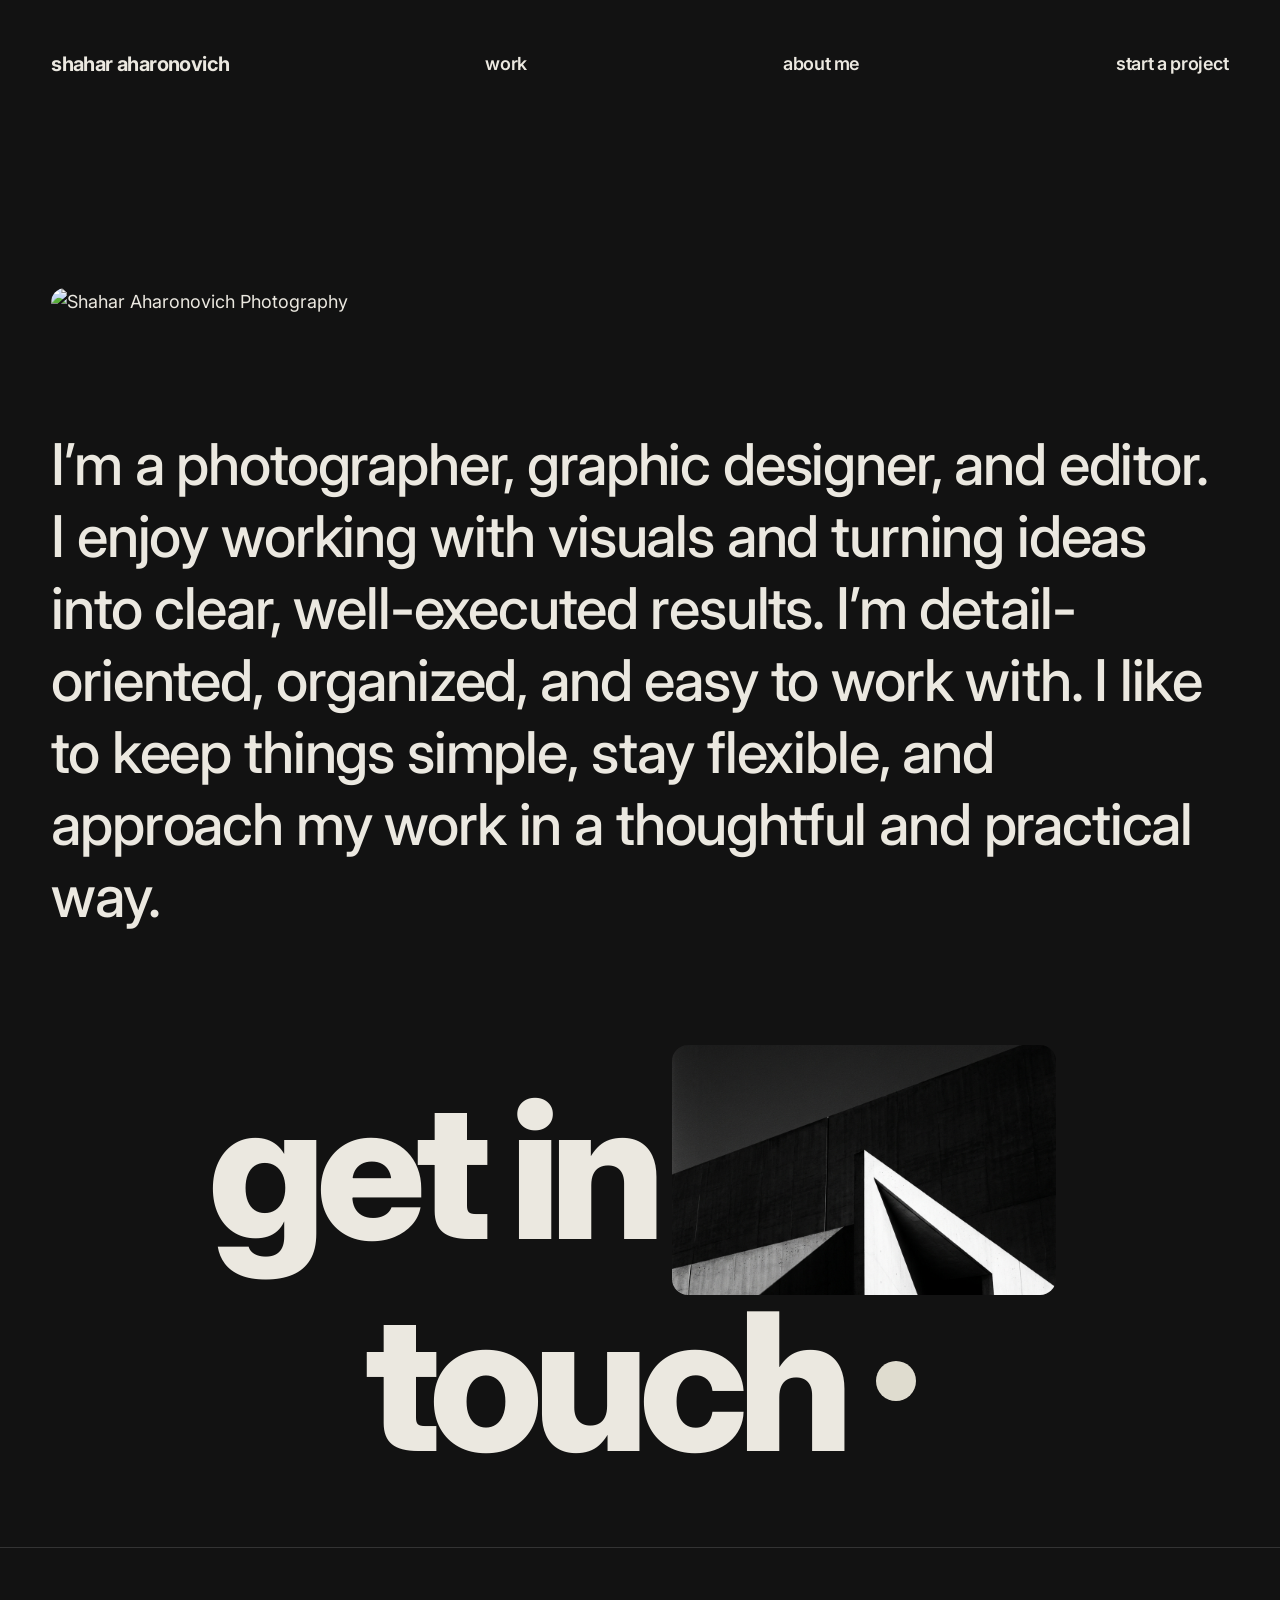
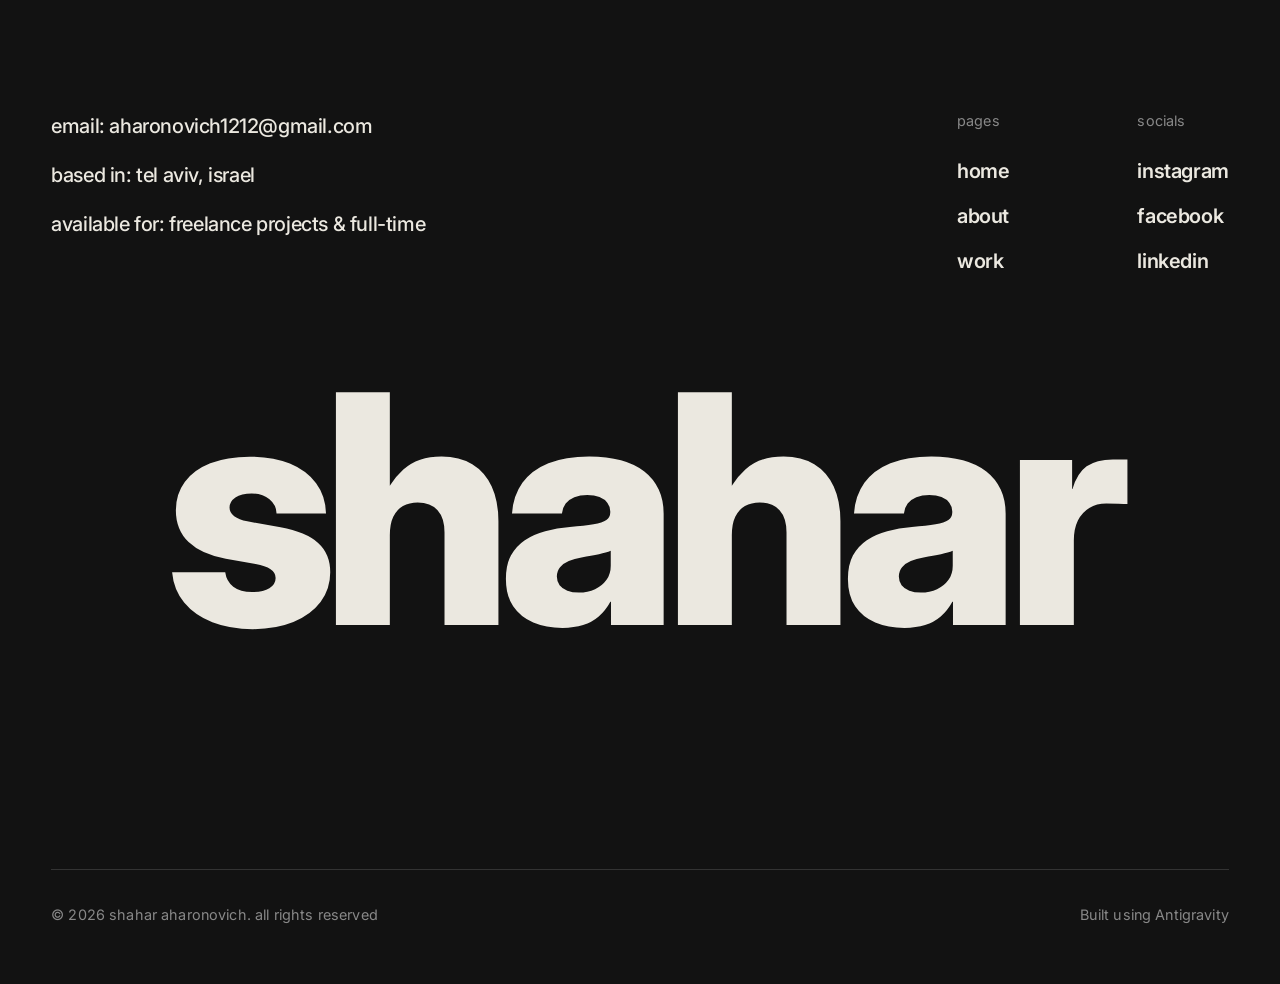
==== about.html @ e457cd3d "update 8.4 18:24" ====
<!DOCTYPE html>
<html lang="en">
<head>
    <meta charset="UTF-8">
    <meta name="viewport" content="width=device-width, initial-scale=1.0">
    <title>About Me | Shahar Aharonovich</title>
    <meta name="description" content="About Shahar Aharonovich - graphic designer, photographer, and editor.">
    <!-- Google Fonts: Inter -->
    <link rel="preconnect" href="https://fonts.googleapis.com">
    <link rel="preconnect" href="https://fonts.gstatic.com" crossorigin>
    <link href="https://fonts.googleapis.com/css2?family=Inter:wght@400;500;600;700;800;900&display=swap" rel="stylesheet">
    <!-- Stylesheet -->
    <link rel="stylesheet" href="style.css">
</head>
<body>

    <!-- Header Navigation -->
    <header class="site-header reveal">
        <div class="container header-inner-4col">
            <a href="index.html" class="nav-item-strong">shahar aharonovich</a>
            <a href="index.html#work" class="nav-item">work</a>
            <a href="about.html" class="nav-item">about me</a>
            <a href="index.html#contact" class="nav-item">start a project</a>
        </div>
    </header>

    <!-- About Paragraph Section -->
    <section class="about-paragraph container reveal-seq">
        <div class="about-hero-media">
            <img src="assets/images/about-photo.jpg" alt="Shahar Aharonovich Photography">
        </div>
        <h1 class="about-giant-text">
            I’m a photographer, graphic designer, and editor. I enjoy working with visuals and turning ideas into clear, well-executed results. I’m detail-oriented, organized, and easy to work with. I like to keep things simple, stay flexible, and approach my work in a thoughtful and practical way.
        </h1>
    </section>

    <!-- Get In Touch Section -->
    <section id="contact" class="get-in-touch container reveal">
        <div class="inline-callout">
            <span class="text-giant">get in</span>
            <div class="inline-image-wrapper">
                <img src="assets/images/hero.png" alt="Abstract">
            </div>
            <span class="text-giant">touch <div class="inline-circle-small"></div></span>
        </div>
    </section>

    <!-- Site Footer -->
    <footer class="site-footer container reveal">
        <div class="footer-grid">
            <div class="footer-info">
                <p>email: aharonovich1212@gmail.com</p>
                <p>based in: tel aviv, israel</p>
                <p>available for: freelance projects & full-time</p>
            </div>
            <div class="footer-links">
                <div class="link-col">
                    <p class="col-title">pages</p>
                    <a href="index.html">home</a>
                    <a href="about.html">about</a>
                    <a href="index.html#work">work</a>
                </div>
                <div class="link-col">
                    <p class="col-title">socials</p>
                    <a href="https://www.instagram.com/shahar_aharonovich/" target="_blank" rel="noopener noreferrer">instagram</a>
                    <a href="https://www.facebook.com/shahar.aharonovich/" target="_blank" rel="noopener noreferrer">facebook</a>
                    <a href="https://www.linkedin.com/in/shahar-aharonovich-572699379/" target="_blank" rel="noopener noreferrer">linkedin</a>
                </div>
            </div>
        </div>
        
        <div class="giant-footer-name">shahar</div>
        
        <div class="footer-copyright">
            <p>&copy; 2026 shahar aharonovich. all rights reserved</p>
            <p>Built using Antigravity</p>
        </div>
    </footer>

    <!-- JavaScript -->
    <script src="script.js"></script>
</body>
</html>
---- style.css ----
/* =========================================
   VARIABLES & RESET
========================================= */
:root {
    --bg-color: #121212;
    --text-color: #EBE8E0;
    --text-muted: #888888;
    --border-color: #333333;
    --accent: #EBE8E0;
    
    --font-sans: 'Inter', sans-serif;
    
    --container-width: 1600px;
    --spacing-sm: 2rem;
    --spacing-md: 5rem;
    --spacing-lg: 10rem;
    
    --transition-slow: 0.8s cubic-bezier(0.16, 1, 0.3, 1);
    --transition-fast: 0.3s ease;
}

* { margin: 0; padding: 0; box-sizing: border-box; }
html { scroll-behavior: smooth; }

body {
    background-color: var(--bg-color);
    color: var(--text-color);
    font-family: var(--font-sans);
    font-size: 1.125rem;
    line-height: 1.6;
    -webkit-font-smoothing: antialiased;
    overflow-x: hidden;
}

img { max-width: 100%; height: auto; display: block; }
a { color: inherit; text-decoration: none; transition: opacity var(--transition-fast); }
a:hover { opacity: 0.7; }

.container { max-width: var(--container-width); margin: 0 auto; padding: 0 4%; }

p {
    line-height: 1.8;
    margin-bottom: 1.5rem;
    letter-spacing: 0.01em;
}

/* Typography */
h1, h2, h3, h4, h5, h6 {
    font-family: var(--font-sans);
    font-weight: 800;
    line-height: 1.0;
    letter-spacing: -0.04em;
    color: var(--text-color);
}

/* =========================================
   HEADER
========================================= */
.site-header { padding: 3rem 0; width: 100%; z-index: 100; transition: background-color var(--transition-fast); }
.header-inner-4col {
    display: flex; justify-content: space-between; align-items: center;
}
.nav-item-strong { font-weight: 700; font-size: 1.25rem; letter-spacing: -0.03em; }
.nav-item { font-weight: 600; font-size: 1.125rem; letter-spacing: -0.02em; }

/* =========================================
   GIANT HERO PARAGRAPH
========================================= */
.hero-paragraph { padding-top: var(--spacing-sm); padding-bottom: var(--spacing-md); min-height: 65vh; display: flex; align-items: center; }
.giant-intro {
    font-size: clamp(3rem, 5vw, 5.5rem);
    font-weight: 500;
    letter-spacing: -0.02em;
    line-height: 1.15;
    color: var(--text-color);
    position: relative;
    display: inline-block;
    max-width: 100%;
    text-wrap: balance;
}
.inline-circle {
    display: inline-block; width: clamp(2rem, 3.5vw, 2.75rem); height: clamp(2rem, 3.5vw, 2.75rem); background: #DFDCCF; border-radius: 50%; margin-left: 1rem; vertical-align: middle;
}

/* =========================================
   ABOUT PAGE PARAGRAPH
========================================= */
.about-paragraph { padding-top: var(--spacing-lg); padding-bottom: var(--spacing-sm); display: flex; flex-direction: column; justify-content: center; align-items: flex-start; text-align: left; gap: var(--spacing-md); }
.about-hero-media { width: 100%; overflow: hidden; margin-bottom: 2rem; }
.about-hero-media img { width: 100%; height: auto; max-height: 60vh; object-fit: cover; display: block; border-radius: 16px; }
.about-giant-text {
    font-size: clamp(2rem, 4.5vw, 4.5rem);
    font-weight: 500;
    letter-spacing: -0.02em;
    line-height: 1.25;
    color: var(--text-color);
    max-width: 100%;
    text-wrap: balance;
    margin: 0;
}

/* =========================================
   PROJECTS Asymmetric Grid
========================================= */
.work-section { padding-bottom: var(--spacing-lg); }
.projects-grid-asym {
    display: grid; grid-template-columns: repeat(12, 1fr); gap: 2rem; row-gap: 5rem; align-items: start;
}

/* Grid classes */
.span-5 { grid-column: span 5; }
.span-6 { grid-column: span 6; }
.span-7 { grid-column: span 7; }

/* In mobile, everything goes to full width */
@media (max-width: 900px) {
    .span-5, .span-6, .span-7 { grid-column: span 12; }
}

.project-image-wrapper {
    position: relative; overflow: hidden; background: #2a2a2a; margin-bottom: 1.5rem; border-radius: 16px;
}
.project-image-wrapper img {
    width: 100%; height: auto; object-fit: cover; transition: transform var(--transition-slow);
}
.project-card:hover .project-image-wrapper img { transform: scale(1.03); }

/* The 'see more' dark circle from Image 5 */
.see-more-circle {
    position: absolute; bottom: 20px; right: 20px; width: 100px; height: 100px; background: rgba(0,0,0,0.7); backdrop-filter: blur(8px); border-radius: 50%; display: flex; align-items: center; justify-content: center; color: #fff; font-size: 1rem; font-weight: 600; text-transform: lowercase; letter-spacing: -0.02em; opacity: 0; transform: translateY(10px); transition: all var(--transition-fast);
}
.project-card:hover .see-more-circle { opacity: 1; transform: translateY(0); }

/* The typography below images */
.project-info { display: flex; flex-direction: column; gap: 0.2rem; }
.project-title { font-size: 2.25rem; font-weight: 700; letter-spacing: -0.04em; text-transform: lowercase; }
.project-category { font-size: 1.1rem; color: var(--text-muted); font-weight: 400; text-transform: lowercase; letter-spacing: -0.02em; }

/* Emoji cursors (as requested previously) */
.project-card:nth-child(1) .project-link { cursor: url("data:image/svg+xml,%3Csvg xmlns='http://www.w3.org/2000/svg' width='32' height='32'%3E%3Ctext y='24' font-size='24'%3E🍌%3C/text%3E%3C/svg%3E"), pointer; }
.project-card:nth-child(2) .project-link { cursor: url("data:image/svg+xml,%3Csvg xmlns='http://www.w3.org/2000/svg' width='32' height='32'%3E%3Ctext y='24' font-size='24'%3E🌸%3C/text%3E%3C/svg%3E"), pointer; }
.project-card:nth-child(3) .project-link { cursor: url("data:image/svg+xml,%3Csvg xmlns='http://www.w3.org/2000/svg' width='32' height='32'%3E%3Ctext y='24' font-size='24'%3E🐝%3C/text%3E%3C/svg%3E"), pointer; }
.project-card:nth-child(4) .project-link { cursor: url("data:image/svg+xml,%3Csvg xmlns='http://www.w3.org/2000/svg' width='32' height='32'%3E%3Ctext y='24' font-size='24'%3E💿%3C/text%3E%3C/svg%3E"), pointer; }
.project-card:nth-child(5) .project-link { cursor: url("data:image/svg+xml,%3Csvg xmlns='http://www.w3.org/2000/svg' width='32' height='32'%3E%3Ctext y='24' font-size='24'%3E🎧%3C/text%3E%3C/svg%3E"), pointer; }
.project-card:nth-child(6) .project-link { cursor: url("data:image/svg+xml,%3Csvg xmlns='http://www.w3.org/2000/svg' width='32' height='32'%3E%3Ctext y='24' font-size='24'%3E🌈%3C/text%3E%3C/svg%3E"), pointer; }

/* =========================================
   GET IN TOUCH (INLINE BLOCK)
========================================= */
.get-in-touch { padding: var(--spacing-md) 0; display: flex; justify-content: center; overflow: hidden; }
.inline-callout { display: flex; align-items: center; justify-content: center; flex-wrap: wrap; text-align: center; }
.text-giant { font-size: clamp(5rem, 15vw, 15rem); font-weight: 800; letter-spacing: -0.05em; line-height: 0.9; position: relative; display: inline-flex; align-items: center; }
.inline-image-wrapper { width: clamp(200px, 30vw, 400px); height: clamp(150px, 20vw, 250px); overflow: hidden; border-radius: 16px; margin: 0 1rem; }
.inline-image-wrapper img { width: 100%; height: 100%; object-fit: cover; }

/* Adjustments for the text nodes so they hug the image better */
.inline-circle-small { width: 40px; height: 40px; background: #DFDCCF; border-radius: 50%; display: inline-block; margin-left: 2rem; }

/* =========================================
   SITE FOOTER (IMAGE 6)
========================================= */
.site-footer { padding: var(--spacing-lg) 4% 2rem; border-top: 1px solid var(--border-color); display: flex; flex-direction: column; gap: var(--spacing-md); overflow: hidden; }
.footer-grid { display: grid; grid-template-columns: 1fr 1fr; gap: 4rem; }
.footer-info p { font-size: 1.25rem; margin-bottom: 0.8rem; font-weight: 500; letter-spacing: -0.02em; color: var(--text-color); }
.footer-links { display: flex; justify-content: flex-end; gap: 8rem; }
.link-col { display: flex; flex-direction: column; gap: 0.8rem; }
.link-col .col-title { font-size: 0.9rem; color: var(--text-muted); text-transform: lowercase; margin-bottom: 0.5rem; }
.link-col a { font-size: 1.25rem; font-weight: 600; color: var(--text-color); letter-spacing: -0.02em; }

.giant-footer-name {
    font-size: clamp(6rem, 25vw, 30rem);
    font-weight: 800;
    line-height: 0.75;
    letter-spacing: -0.05em;
    text-align: center;
    color: var(--text-color);
    margin: var(--spacing-sm) 0 var(--spacing-lg);
}

.footer-copyright { display: flex; justify-content: space-between; font-size: 0.9rem; color: var(--text-muted); border-top: 1px solid var(--border-color); padding-top: 2rem; }

/* =========================================
   ANIMATIONS
========================================= */
.reveal, .reveal-seq > * { opacity: 0; transform: translateY(30px); transition: all 1s cubic-bezier(0.16, 1, 0.3, 1); }
.reveal.active, .reveal-seq.active > * { opacity: 1; transform: translateY(0); }
.reveal-seq > *:nth-child(1) { transition-delay: 0.1s; }
.reveal-seq > *:nth-child(2) { transition-delay: 0.2s; }
.reveal-seq > *:nth-child(3) { transition-delay: 0.3s; }

/* Responsive adjustments */
@media (max-width: 900px) {
    .header-inner-4col { flex-wrap: wrap; gap: 1rem; }
    .footer-grid { grid-template-columns: 1fr; }
    .footer-links { justify-content: flex-start; gap: 4rem; }
    .inline-image-wrapper { margin: 1rem 0; width: 100%; height: 300px; }
    .inline-circle-small { display: none; }
    .inline-callout { flex-direction: column; }
}

/* =========================================
   PROJECT PAGE CSS
========================================= */
.project-hero { padding-top: var(--spacing-sm); padding-bottom: var(--spacing-sm); }
.project-hero-header { margin-bottom: 2rem; }
.project-main-title { font-size: clamp(4rem, 10vw, 12rem); font-weight: 800; letter-spacing: -0.05em; line-height: 0.9; text-transform: lowercase; margin-bottom: 3rem; border-bottom: 1px solid var(--border-color); padding-bottom: 2rem; color: var(--text-color); }
.project-meta { display: grid; grid-template-columns: repeat(3, 1fr); gap: 2rem; margin-top: 2rem; }
.meta-item { display: flex; flex-direction: column; gap: 0.5rem; }
.meta-label { font-size: 0.9rem; color: var(--text-muted); text-transform: uppercase; letter-spacing: 0.05em; }
.meta-value { font-weight: 600; font-size: 1.1rem; }
.project-hero-media img { width: 100%; border-radius: 16px; margin-bottom: var(--spacing-md); }

.project-context { padding-top: var(--spacing-md); padding-bottom: var(--spacing-md); }
.context-single-col { display: flex; flex-direction: column; gap: 0.5rem; max-width: 95%; }
.context-label { font-size: 1.1rem; color: var(--text-muted); text-transform: lowercase; letter-spacing: 0.02em; font-weight: 500; }
.context-giant-text { font-size: clamp(2rem, 4vw, 3.5rem); font-weight: 600; line-height: 1.25; letter-spacing: -0.02em; text-transform: lowercase; color: var(--text-color); margin-bottom: 0; }

.project-gallery { display: flex; flex-direction: column; gap: var(--spacing-md); padding-bottom: var(--spacing-lg); }
.gallery-img img { width: 100%; border-radius: 16px; object-fit: cover; }
.gallery-grid { display: grid; grid-template-columns: 1fr 1fr; gap: 2rem; }
.gallery-grid-triple { display: grid; grid-template-columns: repeat(3, 1fr); gap: 2rem; }
.gallery-img.large-centered { width: 75%; margin: 0 auto; display: block; }

.project-footer { padding: var(--spacing-md) 0; border-top: 1px solid var(--border-color); text-align: center; }
.back-link { font-size: 1.5rem; font-weight: 600; text-transform: lowercase; letter-spacing: -0.02em; display: inline-flex; align-items: center; gap: 0.5rem; }
.back-link .arrow { font-size: 2rem; transition: transform var(--transition-fast); }
.back-link:hover .arrow { transform: translateX(-10px); }

.prototype-link-wrapper { text-align: center; padding: var(--spacing-md) 0 0 0; }
.prototype-link { font-size: 2rem; font-weight: 600; text-transform: lowercase; letter-spacing: -0.02em; display: inline-flex; align-items: center; gap: 0.5rem; text-decoration: underline; text-underline-offset: 8px; transition: opacity var(--transition-fast); }
.prototype-link:hover { opacity: 0.7; }

@media (max-width: 900px) {
    .project-meta { grid-template-columns: 1fr; gap: 1rem; }
    .context-grid { grid-template-columns: 1fr; gap: 2rem; }
    .gallery-grid { grid-template-columns: 1fr; }
    .gallery-grid-triple { grid-template-columns: 1fr; }
}
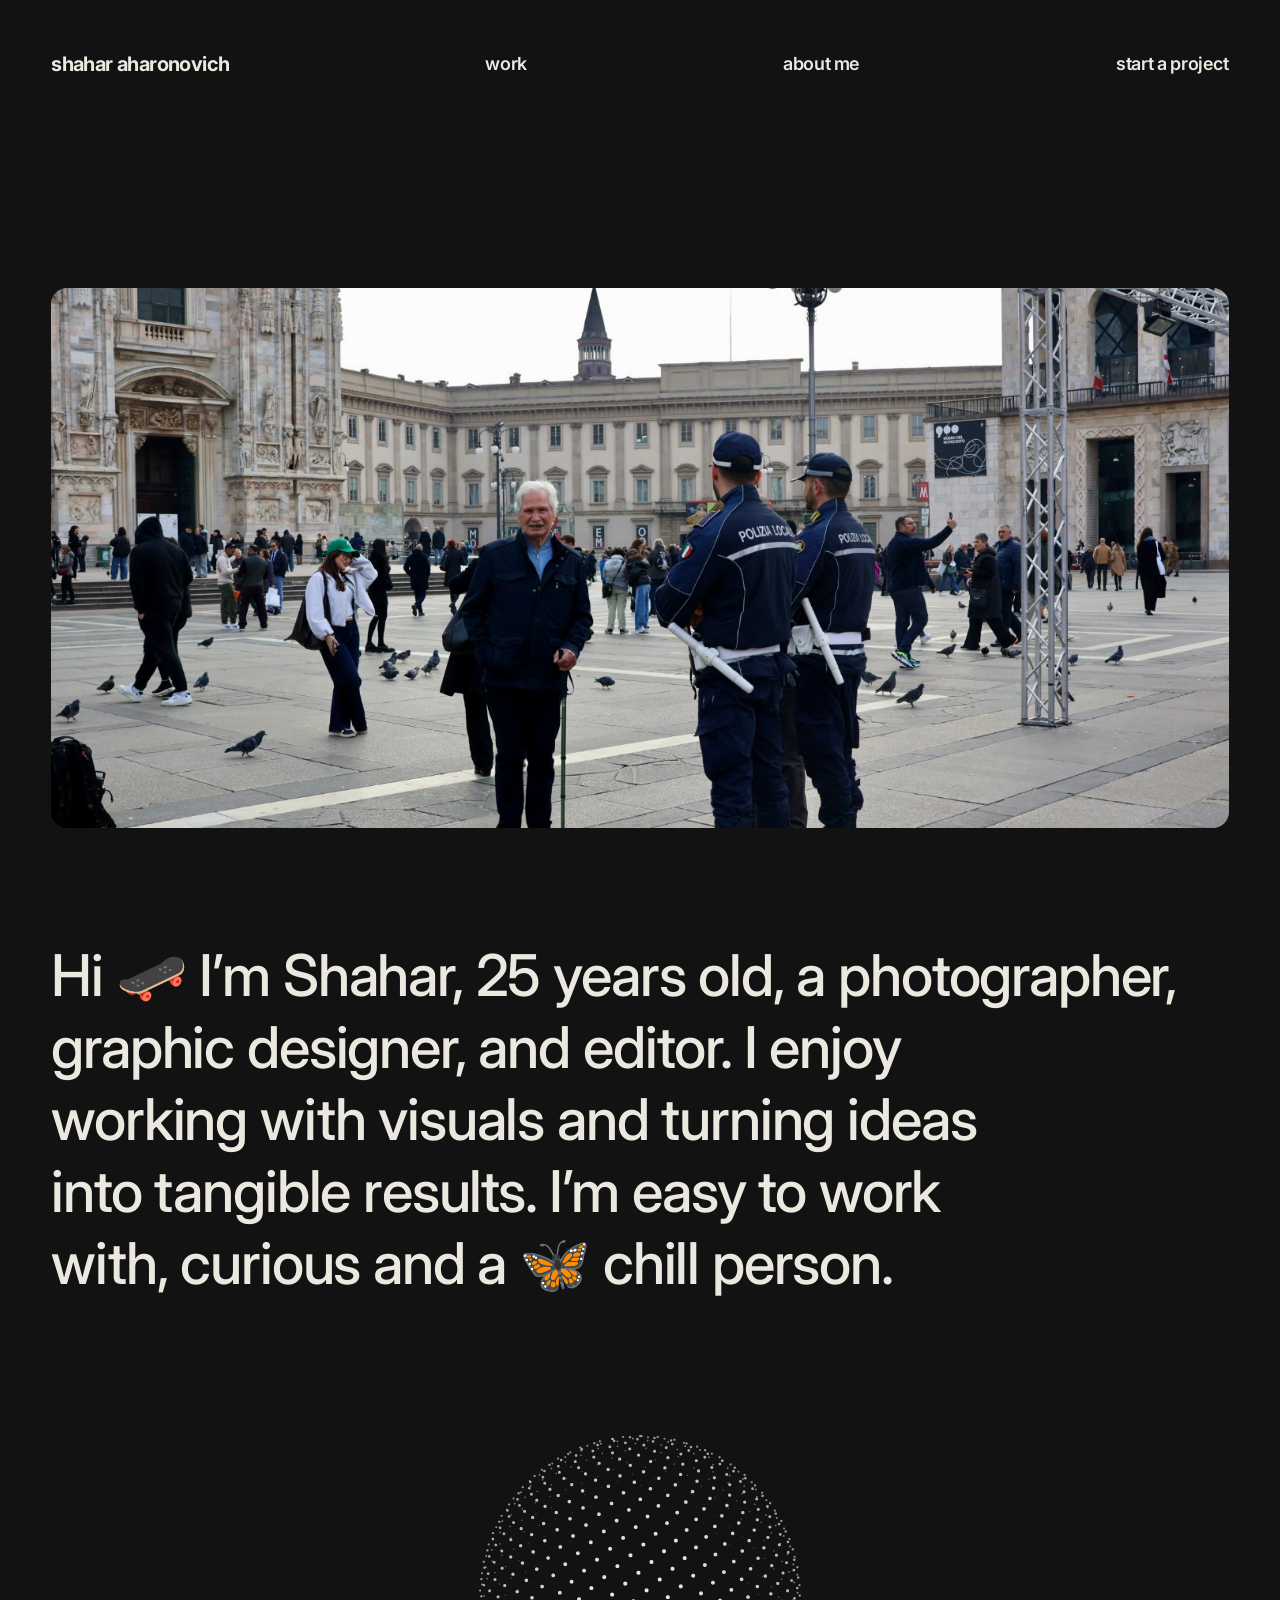
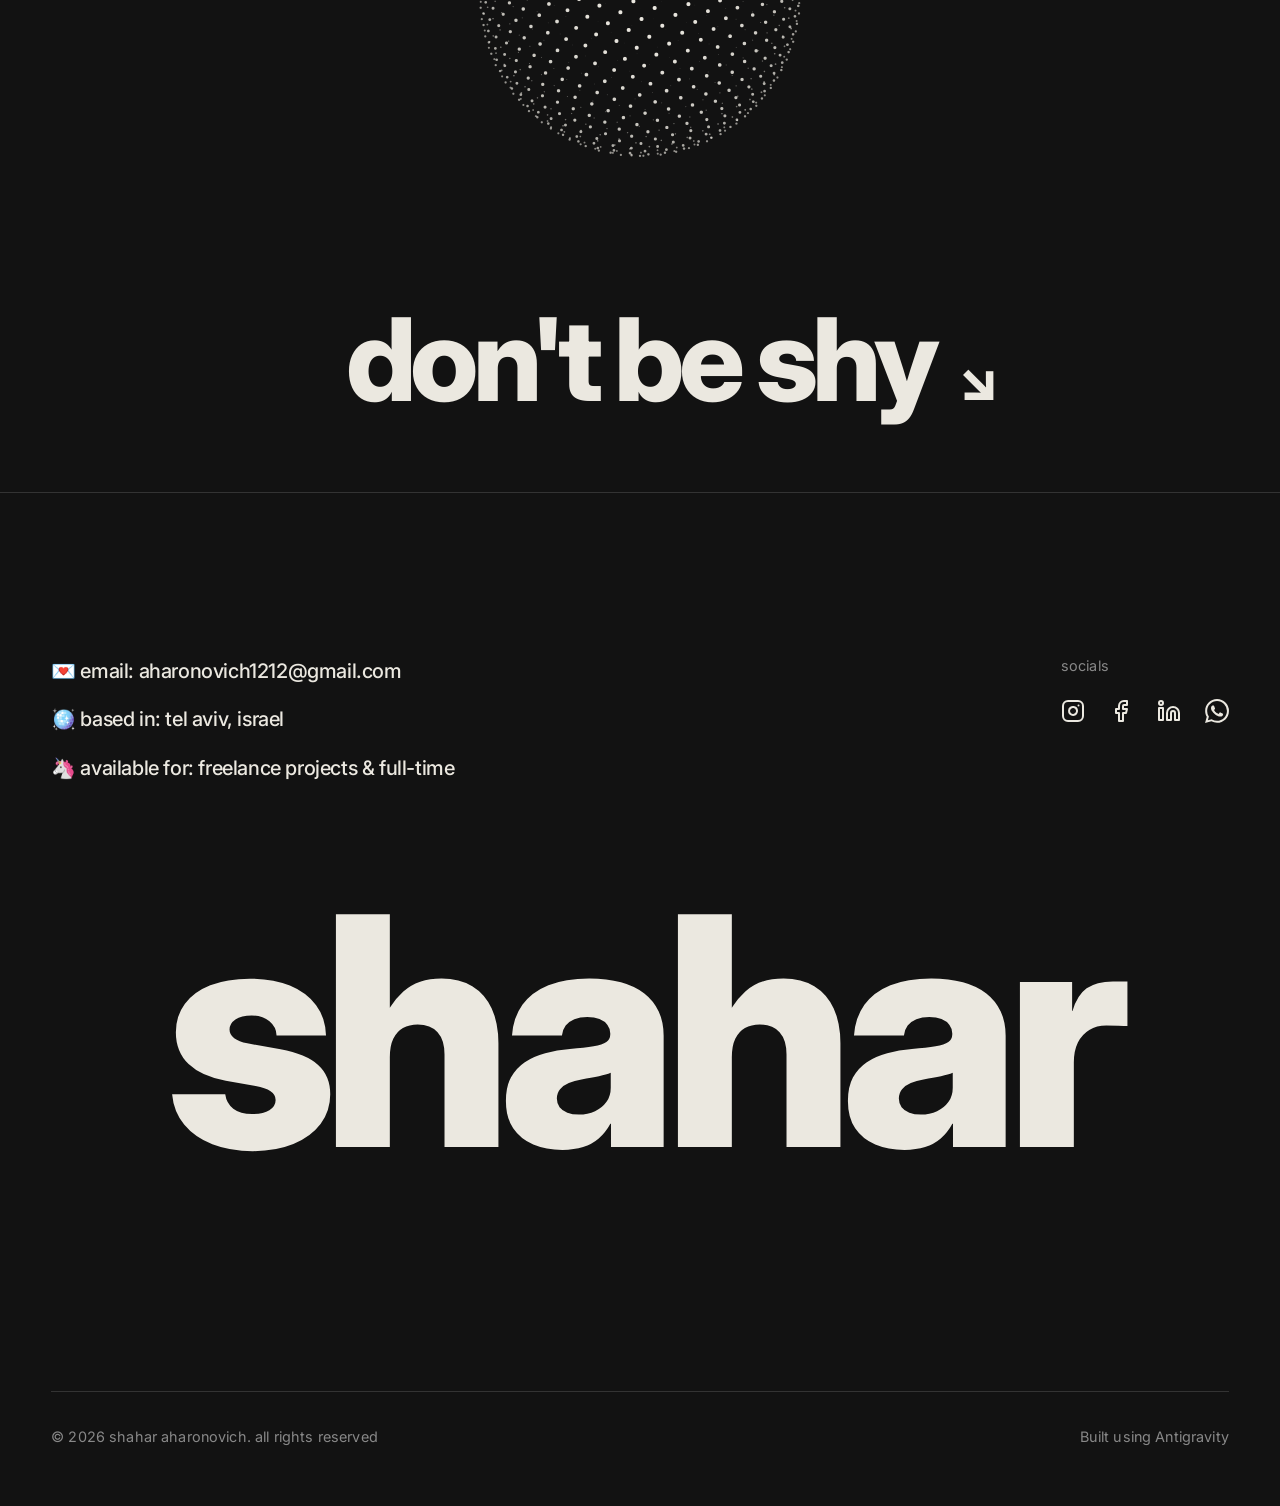
==== commit e168f294: "update 11.04 15:56" ====
--- a/about.html
+++ b/about.html
@@ -27,21 +27,24 @@
     <!-- About Paragraph Section -->
     <section class="about-paragraph container reveal-seq">
         <div class="about-hero-media">
-            <img src="assets/images/about-photo.jpg" alt="Shahar Aharonovich Photography">
+            <img src="assets/images/about me/n1.jpeg" alt="Shahar Aharonovich Photography">
         </div>
         <h1 class="about-giant-text">
-            I’m a photographer, graphic designer, and editor. I enjoy working with visuals and turning ideas into clear, well-executed results. I’m detail-oriented, organized, and easy to work with. I like to keep things simple, stay flexible, and approach my work in a thoughtful and practical way.
+            Hi 🛹 I’m Shahar, 25 years old, a&nbsp;photographer, graphic designer, and editor. I enjoy working with visuals and turning ideas into tangible results. I’m easy to work with, curious and a 🦋 chill person.
         </h1>
+    </section>
+
+    <!-- Interactive Sphere -->
+    <section class="container reveal" style="display: flex; justify-content: center; padding-top: 1rem;">
+        <div class="sphere-wrapper">
+            <canvas id="interactive-sphere"></canvas>
+        </div>
     </section>
 
     <!-- Get In Touch Section -->
     <section id="contact" class="get-in-touch container reveal">
         <div class="inline-callout">
-            <span class="text-giant">get in</span>
-            <div class="inline-image-wrapper">
-                <img src="assets/images/hero.png" alt="Abstract">
-            </div>
-            <span class="text-giant">touch <div class="inline-circle-small"></div></span>
+            <span class="text-giant">don't be shy <span style="font-size: 0.5em; position: absolute; left: 100%; bottom: 0.1em; margin-left: 1.5rem;">↘️</span></span>
         </div>
     </section>
 
@@ -49,22 +52,27 @@
     <footer class="site-footer container reveal">
         <div class="footer-grid">
             <div class="footer-info">
-                <p>email: aharonovich1212@gmail.com</p>
-                <p>based in: tel aviv, israel</p>
-                <p>available for: freelance projects & full-time</p>
+                <p>💌 email: aharonovich1212@gmail.com</p>
+                <p>🪩 based in: tel aviv, israel</p>
+                <p>🦄 available for: freelance projects & full-time</p>
             </div>
             <div class="footer-links">
                 <div class="link-col">
-                    <p class="col-title">pages</p>
-                    <a href="index.html">home</a>
-                    <a href="about.html">about</a>
-                    <a href="index.html#work">work</a>
-                </div>
-                <div class="link-col">
                     <p class="col-title">socials</p>
-                    <a href="https://www.instagram.com/shahar_aharonovich/" target="_blank" rel="noopener noreferrer">instagram</a>
-                    <a href="https://www.facebook.com/shahar.aharonovich/" target="_blank" rel="noopener noreferrer">facebook</a>
-                    <a href="https://www.linkedin.com/in/shahar-aharonovich-572699379/" target="_blank" rel="noopener noreferrer">linkedin</a>
+                    <div class="social-icons-row" style="display: flex; gap: 1.5rem; align-items: center; flex-wrap: wrap;">
+                        <a href="https://www.instagram.com/shahar_aharonovich/" target="_blank" rel="noopener noreferrer" aria-label="Instagram">
+                            <svg width="24" height="24" viewBox="0 0 24 24" fill="none" stroke="currentColor" stroke-width="2" stroke-linecap="round" stroke-linejoin="round"><rect x="2" y="2" width="20" height="20" rx="5" ry="5"></rect><path d="M16 11.37A4 4 0 1 1 12.63 8 4 4 0 0 1 16 11.37z"></path><line x1="17.5" y1="6.5" x2="17.51" y2="6.5"></line></svg>
+                        </a>
+                        <a href="https://www.facebook.com/shahar.aharonovich/" target="_blank" rel="noopener noreferrer" aria-label="Facebook">
+                            <svg width="24" height="24" viewBox="0 0 24 24" fill="none" stroke="currentColor" stroke-width="2" stroke-linecap="round" stroke-linejoin="round"><path d="M18 2h-3a5 5 0 0 0-5 5v3H7v4h3v8h4v-8h3l1-4h-4V7a1 1 0 0 1 1-1h3z"></path></svg>
+                        </a>
+                        <a href="https://www.linkedin.com/in/shahar-aharonovich-572699379/" target="_blank" rel="noopener noreferrer" aria-label="LinkedIn">
+                            <svg width="24" height="24" viewBox="0 0 24 24" fill="none" stroke="currentColor" stroke-width="2" stroke-linecap="round" stroke-linejoin="round"><path d="M16 8a6 6 0 0 1 6 6v7h-4v-7a2 2 0 0 0-2-2 2 2 0 0 0-2 2v7h-4v-7a6 6 0 0 1 6-6z"></path><rect x="2" y="9" width="4" height="12"></rect><circle cx="4" cy="4" r="2"></circle></svg>
+                        </a>
+                        <a href="https://wa.me/" target="_blank" rel="noopener noreferrer" aria-label="WhatsApp">
+                            <svg width="24" height="24" viewBox="0 0 24 24" fill="currentColor" xmlns="http://www.w3.org/2000/svg"><path d="M17.472 14.382c-.297-.149-1.758-.867-2.03-.967-.273-.099-.471-.148-.67.15-.197.297-.767.966-.94 1.164-.173.199-.347.223-.644.075-.297-.15-1.255-.463-2.39-1.475-.888-.788-1.487-1.761-1.66-2.059-.173-.297-.018-.458.13-.606.134-.133.298-.347.446-.52.149-.174.198-.298.298-.497.099-.198.05-.371-.025-.52-.075-.149-.669-1.612-.916-2.207-.242-.579-.487-.5-.669-.51a12.8 12.8 0 00-.57-.01c-.198 0-.52.074-.792.372-.272.297-1.04 1.016-1.04 2.479 0 1.462 1.065 2.875 1.213 3.074.149.198 2.096 3.2 5.077 4.487.709.306 1.262.489 1.694.625.712.227 1.36.195 1.871.118.571-.085 1.758-.719 2.006-1.413.248-.694.248-1.289.173-1.413-.074-.124-.272-.198-.57-.347m-5.421 7.403h-.004a9.87 9.87 0 01-5.031-1.378l-.361-.214-3.741.982.998-3.648-.235-.374a9.86 9.86 0 01-1.51-5.26c.001-5.45 4.436-9.884 9.888-9.884 2.64 0 5.122 1.03 6.988 2.898a9.825 9.825 0 012.893 6.994c-.003 5.45-4.437 9.884-9.885 9.884m8.413-18.297A11.815 11.815 0 0012.05 0C5.495 0 .16 5.335.157 11.892c0 2.096.547 4.142 1.588 5.945L.057 24l6.305-1.654a11.882 11.882 0 005.683 1.448h.005c6.554 0 11.89-5.335 11.893-11.893a11.821 11.821 0 00-3.48-8.413z"/></svg>
+                        </a>
+                    </div>
                 </div>
             </div>
         </div>
@@ -79,5 +87,6 @@
 
     <!-- JavaScript -->
     <script src="script.js"></script>
+    <script src="sphere.js"></script>
 </body>
 </html>
--- a/style.css
+++ b/style.css
@@ -30,6 +30,7 @@
     line-height: 1.6;
     -webkit-font-smoothing: antialiased;
     overflow-x: hidden;
+    cursor: url("data:image/svg+xml,%3Csvg xmlns='http://www.w3.org/2000/svg' width='12' height='12'%3E%3Ccircle cx='6' cy='6' r='5.5' fill='white'/%3E%3C/svg%3E") 6 6, auto;
 }
 
 img { max-width: 100%; height: auto; display: block; }
@@ -139,18 +140,24 @@
 /* Emoji cursors (as requested previously) */
 .project-card:nth-child(1) .project-link { cursor: url("data:image/svg+xml,%3Csvg xmlns='http://www.w3.org/2000/svg' width='32' height='32'%3E%3Ctext y='24' font-size='24'%3E🍌%3C/text%3E%3C/svg%3E"), pointer; }
 .project-card:nth-child(2) .project-link { cursor: url("data:image/svg+xml,%3Csvg xmlns='http://www.w3.org/2000/svg' width='32' height='32'%3E%3Ctext y='24' font-size='24'%3E🌸%3C/text%3E%3C/svg%3E"), pointer; }
-.project-card:nth-child(3) .project-link { cursor: url("data:image/svg+xml,%3Csvg xmlns='http://www.w3.org/2000/svg' width='32' height='32'%3E%3Ctext y='24' font-size='24'%3E🐝%3C/text%3E%3C/svg%3E"), pointer; }
-.project-card:nth-child(4) .project-link { cursor: url("data:image/svg+xml,%3Csvg xmlns='http://www.w3.org/2000/svg' width='32' height='32'%3E%3Ctext y='24' font-size='24'%3E💿%3C/text%3E%3C/svg%3E"), pointer; }
+.project-card:nth-child(3) .project-link { cursor: url("data:image/svg+xml,%3Csvg xmlns='http://www.w3.org/2000/svg' width='32' height='32'%3E%3Ctext y='24' font-size='24'%3E💿%3C/text%3E%3C/svg%3E"), pointer; }
+.project-card:nth-child(4) .project-link { cursor: url("data:image/svg+xml,%3Csvg xmlns='http://www.w3.org/2000/svg' width='32' height='32'%3E%3Ctext y='24' font-size='24'%3E🛀🏼%3C/text%3E%3C/svg%3E"), pointer; }
 .project-card:nth-child(5) .project-link { cursor: url("data:image/svg+xml,%3Csvg xmlns='http://www.w3.org/2000/svg' width='32' height='32'%3E%3Ctext y='24' font-size='24'%3E🎧%3C/text%3E%3C/svg%3E"), pointer; }
 .project-card:nth-child(6) .project-link { cursor: url("data:image/svg+xml,%3Csvg xmlns='http://www.w3.org/2000/svg' width='32' height='32'%3E%3Ctext y='24' font-size='24'%3E🌈%3C/text%3E%3C/svg%3E"), pointer; }
 
+/* Custom cursors for project pages */
+body.cursor-beyond, body.cursor-beyond a, body.cursor-beyond button { cursor: url("data:image/svg+xml,%3Csvg xmlns='http://www.w3.org/2000/svg' width='32' height='32'%3E%3Ctext y='24' font-size='24'%3E🍌%3C/text%3E%3C/svg%3E"), auto; }
+body.cursor-womens-voices, body.cursor-womens-voices a, body.cursor-womens-voices button { cursor: url("data:image/svg+xml,%3Csvg xmlns='http://www.w3.org/2000/svg' width='32' height='32'%3E%3Ctext y='24' font-size='24'%3E🌸%3C/text%3E%3C/svg%3E"), auto; }
+body.cursor-the-beatles, body.cursor-the-beatles a, body.cursor-the-beatles button { cursor: url("data:image/svg+xml,%3Csvg xmlns='http://www.w3.org/2000/svg' width='32' height='32'%3E%3Ctext y='24' font-size='24'%3E💿%3C/text%3E%3C/svg%3E"), auto; }
+body.cursor-drama-bombs, body.cursor-drama-bombs a, body.cursor-drama-bombs button { cursor: url("data:image/svg+xml,%3Csvg xmlns='http://www.w3.org/2000/svg' width='32' height='32'%3E%3Ctext y='24' font-size='24'%3E🛀🏼%3C/text%3E%3C/svg%3E"), auto; }
+
 /* =========================================
    GET IN TOUCH (INLINE BLOCK)
 ========================================= */
 .get-in-touch { padding: var(--spacing-md) 0; display: flex; justify-content: center; overflow: hidden; }
-.inline-callout { display: flex; align-items: center; justify-content: center; flex-wrap: wrap; text-align: center; }
-.text-giant { font-size: clamp(5rem, 15vw, 15rem); font-weight: 800; letter-spacing: -0.05em; line-height: 0.9; position: relative; display: inline-flex; align-items: center; }
-.inline-image-wrapper { width: clamp(200px, 30vw, 400px); height: clamp(150px, 20vw, 250px); overflow: hidden; border-radius: 16px; margin: 0 1rem; }
+.inline-callout { display: flex; flex-direction: column; align-items: center; justify-content: center; width: 100%; box-sizing: border-box; gap: 2.5rem; }
+.text-giant { font-size: clamp(3rem, 9vw, 11rem); font-weight: 800; letter-spacing: -0.05em; line-height: 0.9; position: relative; display: inline-flex; align-items: center; white-space: nowrap; z-index: 10; }
+.inline-image-wrapper { height: clamp(4rem, 12vw, 15rem); aspect-ratio: 1 / 1; overflow: hidden; border-radius: 16px; margin: 0 clamp(1rem, 3vw, 3rem); position: relative; z-index: 1; }
 .inline-image-wrapper img { width: 100%; height: 100%; object-fit: cover; }
 
 /* Adjustments for the text nodes so they hug the image better */
@@ -236,3 +243,24 @@
     .gallery-grid { grid-template-columns: 1fr; }
     .gallery-grid-triple { grid-template-columns: 1fr; }
 }
+
+/* =========================================
+   SPHERE ANIMATION
+========================================= */
+.sphere-wrapper {
+    width: 100%;
+    display: flex;
+    justify-content: center;
+    align-items: center;
+    padding: 2rem 0;
+    margin-top: 1rem;
+    position: relative;
+    z-index: 5;
+}
+
+#interactive-sphere {
+    width: 100%;
+    max-width: 400px;
+    aspect-ratio: 1 / 1;
+    background: transparent;
+}
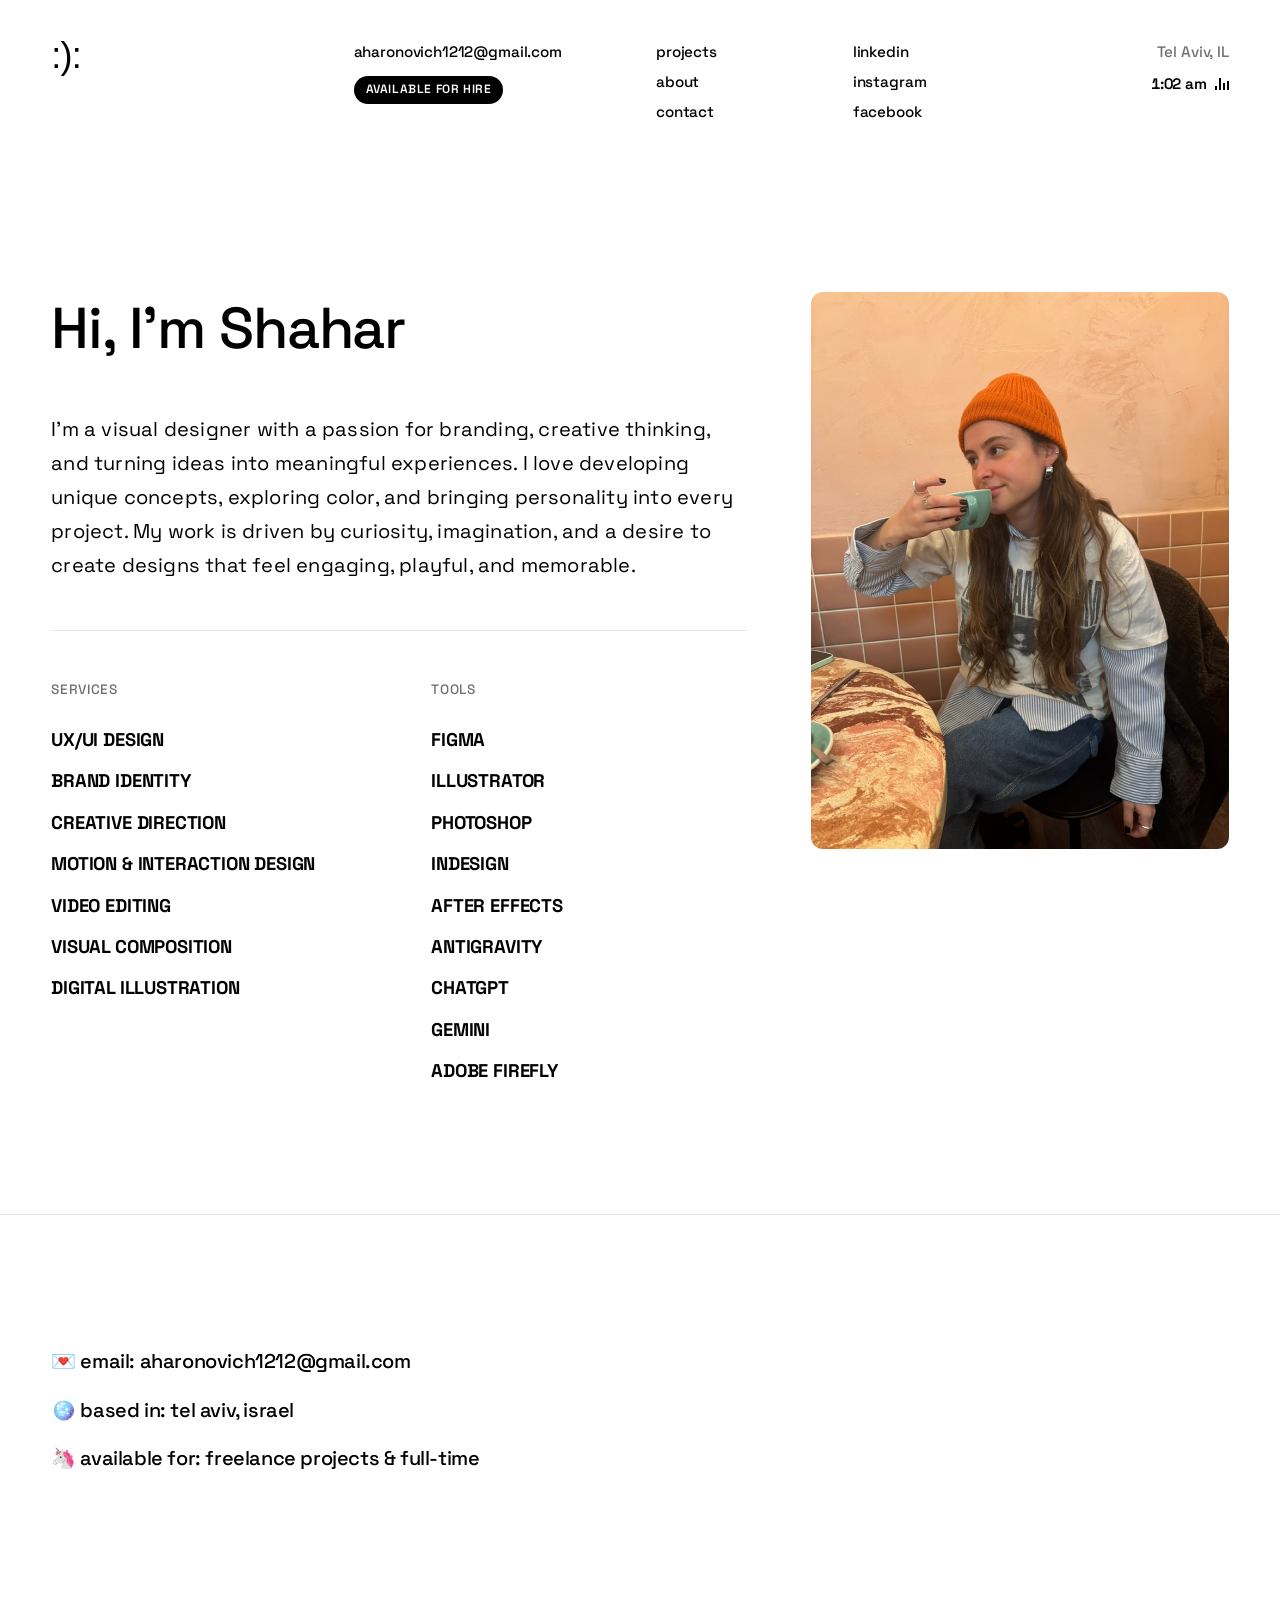
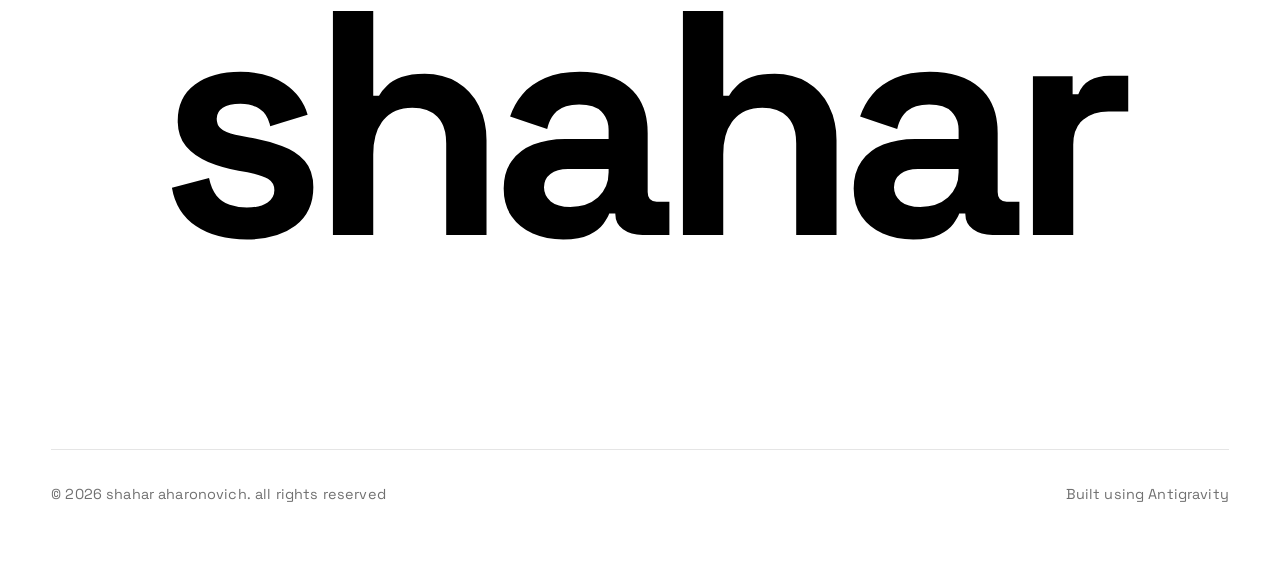
==== commit cd296075: "update 03/06" ====
--- a/about.html
+++ b/about.html
@@ -10,43 +10,121 @@
     <link rel="preconnect" href="https://fonts.gstatic.com" crossorigin>
     <link href="https://fonts.googleapis.com/css2?family=Inter:wght@400;500;600;700;800;900&display=swap" rel="stylesheet">
     <!-- Stylesheet -->
-    <link rel="stylesheet" href="style.css">
+    <link rel="stylesheet" href="style.css?v=3.3">
 </head>
 <body>
 
     <!-- Header Navigation -->
     <header class="site-header reveal">
-        <div class="container header-inner-4col">
-            <a href="index.html" class="nav-item-strong">shahar aharonovich</a>
-            <a href="index.html#work" class="nav-item">work</a>
-            <a href="about.html" class="nav-item">about me</a>
-            <a href="index.html#contact" class="nav-item">start a project</a>
+        <div class="container header-inner-verris">
+            
+            <!-- Col 1: Brand -->
+            <div class="header-col brand-col">
+                <a href="index.html" class="brand-logo"><span class="brand-sublabel">:):</span></a>
+            </div>
+
+            <!-- Col 2: Info & Pill -->
+            <div class="header-col info-col">
+                <a href="mailto:aharonovich1212@gmail.com" class="header-email">aharonovich1212@gmail.com</a>
+                <span class="availability-badge">Available for hire</span>
+            </div>
+
+            <!-- Col 3: Links Grid -->
+            <div class="header-col links-col">
+                <div class="links-subcol">
+                    <a href="index.html#work" class="header-link">projects</a>
+                    <a href="about.html" class="header-link">about</a>
+                    <a href="index.html#contact" class="header-link">contact</a>
+                </div>
+                <div class="links-subcol">
+                    <a href="https://www.linkedin.com/in/shahar-aharonovich-572699379/" target="_blank" rel="noopener noreferrer" class="header-link">LinkedIn</a>
+                    <a href="https://www.instagram.com/shahar_aharonovich/" target="_blank" rel="noopener noreferrer" class="header-link">Instagram</a>
+                    <a href="https://www.facebook.com/shahar.aharonovich/" target="_blank" rel="noopener noreferrer" class="header-link">Facebook</a>
+                </div>
+            </div>
+
+            <!-- Col 4: Location & Clock -->
+            <div class="header-col clock-col">
+                <span class="header-location">Tel Aviv, IL</span>
+                <span class="header-time-wrapper">
+                    <span id="live-clock">--:-- --</span>
+                    <span class="visualizer-bars">
+                        <span></span>
+                        <span></span>
+                        <span></span>
+                        <span></span>
+                    </span>
+                </span>
+            </div>
+
+            <!-- Mobile Menu Button -->
+            <button class="menu-toggle" aria-label="Toggle Menu">
+                <span class="hamburger-line"></span>
+                <span class="hamburger-line"></span>
+            </button>
         </div>
     </header>
+    <!-- Mobile Navigation Overlay -->
+    <div class="mobile-nav-overlay">
+        <nav class="mobile-nav-links">
+            <a href="index.html#work" class="mobile-nav-item">work</a>
+            <a href="about.html" class="mobile-nav-item">about me</a>
+            <a href="index.html#contact" class="mobile-nav-item">contact</a>
+        </nav>
+    </div>
 
-    <!-- About Paragraph Section -->
-    <section class="about-paragraph container reveal-seq">
-        <div class="about-hero-media">
-            <img src="assets/images/about me/n1.jpeg" alt="Shahar Aharonovich Photography">
+    <!-- About Container Section -->
+    <section class="about-container container reveal-seq">
+        
+        <!-- Left Column: Content -->
+        <div class="about-content-col">
+            <h1 class="about-giant-text">Hi, I’m Shahar</h1>
+            
+            <div class="about-bio-text">
+                <p>I’m a visual designer with a passion for branding, creative thinking, and turning ideas into meaningful experiences. I love developing unique concepts, exploring color, and bringing personality into every project. My&nbsp;work is driven by curiosity, imagination, and a desire to create designs that feel engaging, playful, and memorable.</p>
+            </div>
+
+            <!-- Lists: Services & Tools -->
+            <div class="about-lists-grid">
+                <div class="about-list-col">
+                    <span class="about-list-label">SERVICES</span>
+                    <ul class="about-list-items">
+                        <li>UX/UI DESIGN</li>
+                        <li>BRAND IDENTITY</li>
+                        <li>CREATIVE DIRECTION</li>
+                        <li>MOTION & INTERACTION DESIGN</li>
+                        <li>VIDEO EDITING</li>
+                        <li>VISUAL COMPOSITION</li>
+                        <li>DIGITAL ILLUSTRATION</li>
+                    </ul>
+                </div>
+                <div class="about-list-col">
+                    <span class="about-list-label">TOOLS</span>
+                    <ul class="about-list-items">
+                        <li>FIGMA</li>
+                        <li>ILLUSTRATOR</li>
+                        <li>PHOTOSHOP</li>
+                        <li>INDESIGN</li>
+                        <li>AFTER EFFECTS</li>
+                        <li>ANTIGRAVITY</li>
+                        <li>CHATGPT</li>
+                        <li>GEMINI</li>
+                        <li>ADOBE FIREFLY</li>
+                    </ul>
+                </div>
+            </div>
         </div>
-        <h1 class="about-giant-text">
-            Hi 🛹 I’m Shahar, 25 years old, a&nbsp;photographer, graphic designer, and editor. I enjoy working with visuals and turning ideas into tangible results. I’m easy to work with, curious and a 🦋 chill person.
-        </h1>
+
+        <!-- Right Column: Image -->
+        <div class="about-image-col">
+            <div class="about-hero-media">
+                <img src="assets/images/about me/n1.jpeg" alt="Shahar Aharonovich Photography">
+            </div>
+        </div>
+
     </section>
 
-    <!-- Interactive Sphere -->
-    <section class="container reveal" style="display: flex; justify-content: center; padding-top: 1rem;">
-        <div class="sphere-wrapper">
-            <canvas id="interactive-sphere"></canvas>
-        </div>
-    </section>
 
-    <!-- Get In Touch Section -->
-    <section id="contact" class="get-in-touch container reveal">
-        <div class="inline-callout">
-            <span class="text-giant">don't be shy <span style="font-size: 0.5em; position: absolute; left: 100%; bottom: 0.1em; margin-left: 1.5rem;">↘️</span></span>
-        </div>
-    </section>
 
     <!-- Site Footer -->
     <footer class="site-footer container reveal">
@@ -56,25 +134,7 @@
                 <p>🪩 based in: tel aviv, israel</p>
                 <p>🦄 available for: freelance projects & full-time</p>
             </div>
-            <div class="footer-links">
-                <div class="link-col">
-                    <p class="col-title">socials</p>
-                    <div class="social-icons-row" style="display: flex; gap: 1.5rem; align-items: center; flex-wrap: wrap;">
-                        <a href="https://www.instagram.com/shahar_aharonovich/" target="_blank" rel="noopener noreferrer" aria-label="Instagram">
-                            <svg width="24" height="24" viewBox="0 0 24 24" fill="none" stroke="currentColor" stroke-width="2" stroke-linecap="round" stroke-linejoin="round"><rect x="2" y="2" width="20" height="20" rx="5" ry="5"></rect><path d="M16 11.37A4 4 0 1 1 12.63 8 4 4 0 0 1 16 11.37z"></path><line x1="17.5" y1="6.5" x2="17.51" y2="6.5"></line></svg>
-                        </a>
-                        <a href="https://www.facebook.com/shahar.aharonovich/" target="_blank" rel="noopener noreferrer" aria-label="Facebook">
-                            <svg width="24" height="24" viewBox="0 0 24 24" fill="none" stroke="currentColor" stroke-width="2" stroke-linecap="round" stroke-linejoin="round"><path d="M18 2h-3a5 5 0 0 0-5 5v3H7v4h3v8h4v-8h3l1-4h-4V7a1 1 0 0 1 1-1h3z"></path></svg>
-                        </a>
-                        <a href="https://www.linkedin.com/in/shahar-aharonovich-572699379/" target="_blank" rel="noopener noreferrer" aria-label="LinkedIn">
-                            <svg width="24" height="24" viewBox="0 0 24 24" fill="none" stroke="currentColor" stroke-width="2" stroke-linecap="round" stroke-linejoin="round"><path d="M16 8a6 6 0 0 1 6 6v7h-4v-7a2 2 0 0 0-2-2 2 2 0 0 0-2 2v7h-4v-7a6 6 0 0 1 6-6z"></path><rect x="2" y="9" width="4" height="12"></rect><circle cx="4" cy="4" r="2"></circle></svg>
-                        </a>
-                        <a href="https://wa.me/" target="_blank" rel="noopener noreferrer" aria-label="WhatsApp">
-                            <svg width="24" height="24" viewBox="0 0 24 24" fill="currentColor" xmlns="http://www.w3.org/2000/svg"><path d="M17.472 14.382c-.297-.149-1.758-.867-2.03-.967-.273-.099-.471-.148-.67.15-.197.297-.767.966-.94 1.164-.173.199-.347.223-.644.075-.297-.15-1.255-.463-2.39-1.475-.888-.788-1.487-1.761-1.66-2.059-.173-.297-.018-.458.13-.606.134-.133.298-.347.446-.52.149-.174.198-.298.298-.497.099-.198.05-.371-.025-.52-.075-.149-.669-1.612-.916-2.207-.242-.579-.487-.5-.669-.51a12.8 12.8 0 00-.57-.01c-.198 0-.52.074-.792.372-.272.297-1.04 1.016-1.04 2.479 0 1.462 1.065 2.875 1.213 3.074.149.198 2.096 3.2 5.077 4.487.709.306 1.262.489 1.694.625.712.227 1.36.195 1.871.118.571-.085 1.758-.719 2.006-1.413.248-.694.248-1.289.173-1.413-.074-.124-.272-.198-.57-.347m-5.421 7.403h-.004a9.87 9.87 0 01-5.031-1.378l-.361-.214-3.741.982.998-3.648-.235-.374a9.86 9.86 0 01-1.51-5.26c.001-5.45 4.436-9.884 9.888-9.884 2.64 0 5.122 1.03 6.988 2.898a9.825 9.825 0 012.893 6.994c-.003 5.45-4.437 9.884-9.885 9.884m8.413-18.297A11.815 11.815 0 0012.05 0C5.495 0 .16 5.335.157 11.892c0 2.096.547 4.142 1.588 5.945L.057 24l6.305-1.654a11.882 11.882 0 005.683 1.448h.005c6.554 0 11.89-5.335 11.893-11.893a11.821 11.821 0 00-3.48-8.413z"/></svg>
-                        </a>
-                    </div>
-                </div>
-            </div>
+
         </div>
         
         <div class="giant-footer-name">shahar</div>
@@ -86,7 +146,6 @@
     </footer>
 
     <!-- JavaScript -->
-    <script src="script.js"></script>
-    <script src="sphere.js"></script>
+    <script src="script.js?v=1.1"></script>
 </body>
 </html>
--- a/style.css
+++ b/style.css
@@ -1,19 +1,22 @@
+@import url('https://fonts.googleapis.com/css2?family=Space+Grotesk:wght@400;500;600;700;900&family=Syne:wght@700;800&family=Inter:wght@400;500;600;700&display=swap');
+
 /* =========================================
    VARIABLES & RESET
 ========================================= */
 :root {
-    --bg-color: #121212;
-    --text-color: #EBE8E0;
-    --text-muted: #888888;
-    --border-color: #333333;
-    --accent: #EBE8E0;
+    --bg-color: #ffffff;
+    --text-color: #000000;
+    --text-muted: #707070;
+    --border-color: #e5e5e5;
+    --accent: #000000;
     
-    --font-sans: 'Inter', sans-serif;
+    --font-sans: 'Space Grotesk', 'Inter', sans-serif;
+    --font-headline: 'Syne', sans-serif;
     
     --container-width: 1600px;
-    --spacing-sm: 2rem;
-    --spacing-md: 5rem;
-    --spacing-lg: 10rem;
+    --spacing-sm: clamp(1.5rem, 3vw, 2.5rem);
+    --spacing-md: clamp(3rem, 6vw, 5rem);
+    --spacing-lg: clamp(5rem, 10vw, 10rem);
     
     --transition-slow: 0.8s cubic-bezier(0.16, 1, 0.3, 1);
     --transition-fast: 0.3s ease;
@@ -30,7 +33,6 @@
     line-height: 1.6;
     -webkit-font-smoothing: antialiased;
     overflow-x: hidden;
-    cursor: url("data:image/svg+xml,%3Csvg xmlns='http://www.w3.org/2000/svg' width='12' height='12'%3E%3Ccircle cx='6' cy='6' r='5.5' fill='white'/%3E%3C/svg%3E") 6 6, auto;
 }
 
 img { max-width: 100%; height: auto; display: block; }
@@ -57,40 +59,430 @@
 /* =========================================
    HEADER
 ========================================= */
-.site-header { padding: 3rem 0; width: 100%; z-index: 100; transition: background-color var(--transition-fast); }
-.header-inner-4col {
-    display: flex; justify-content: space-between; align-items: center;
-}
-.nav-item-strong { font-weight: 700; font-size: 1.25rem; letter-spacing: -0.03em; }
-.nav-item { font-weight: 600; font-size: 1.125rem; letter-spacing: -0.02em; }
+.site-header {
+    position: sticky;
+    top: 0;
+    padding: 2.5rem 0;
+    width: 100%;
+    z-index: 100;
+    background-color: transparent;
+    transition: padding var(--transition-fast), background-color var(--transition-fast), border-color var(--transition-fast);
+}
+.site-header.scrolled {
+    padding: 1.25rem 0;
+    background-color: rgba(255, 255, 255, 0.85);
+    backdrop-filter: blur(12px);
+    -webkit-backdrop-filter: blur(12px);
+    border-bottom: 1px solid var(--border-color);
+}
+.header-inner-verris {
+    display: grid;
+    grid-template-columns: repeat(4, 1fr);
+    align-items: start;
+    gap: 2rem;
+    width: 100%;
+}
+.header-col {
+    display: flex;
+    flex-direction: column;
+    gap: 0.5rem;
+}
+.brand-col {
+    font-family: var(--font-headline);
+    font-weight: 800;
+    font-size: 1.5rem;
+    letter-spacing: -0.04em;
+}
+.brand-logo {
+    display: flex;
+    flex-direction: column;
+    line-height: 0.9;
+}
+.brand-sublabel {
+    font-size: 2.25rem; /* larger, primary logo size */
+    font-weight: 500; /* medium weight for a crisp, high-end typographic look */
+    font-family: 'Helvetica Neue', Helvetica, Arial, sans-serif;
+    color: var(--text-color);
+    margin-top: 0;
+    display: inline-block;
+    letter-spacing: -0.02em;
+    line-height: 0.9;
+    transition: transform var(--transition-fast), opacity var(--transition-fast);
+}
+.brand-sublabel:hover {
+    transform: scale(1.08); /* subtle interactive scaling on hover */
+    opacity: 0.8;
+}
+.info-col {
+    align-items: flex-start;
+}
+.header-email {
+    font-size: 0.95rem;
+    font-weight: 500;
+    text-transform: lowercase;
+    letter-spacing: -0.01em;
+}
+.availability-badge {
+    display: inline-flex;
+    align-items: center;
+    background-color: var(--text-color);
+    color: var(--bg-color);
+    font-size: 0.75rem;
+    font-weight: 600;
+    text-transform: uppercase;
+    letter-spacing: 0.05em;
+    padding: 4px 12px;
+    border-radius: 100px;
+    margin-top: 0.25rem;
+}
+.links-col {
+    flex-direction: row;
+    justify-content: space-between;
+    gap: 2rem;
+}
+.links-subcol {
+    display: flex;
+    flex-direction: column;
+    gap: 0.35rem;
+}
+.header-link {
+    font-size: 0.95rem;
+    font-weight: 500;
+    text-transform: lowercase;
+    letter-spacing: -0.01em;
+    color: var(--text-color);
+    transition: opacity var(--transition-fast);
+}
+.header-link:hover {
+    opacity: 0.6;
+}
+.clock-col {
+    align-items: flex-end;
+    text-align: right;
+}
+.header-location {
+    font-size: 0.95rem;
+    font-weight: 500;
+    letter-spacing: -0.01em;
+    color: var(--text-muted);
+}
+.header-time-wrapper {
+    display: inline-flex;
+    align-items: center;
+    gap: 0.5rem;
+    font-size: 0.95rem;
+    font-weight: 600;
+    letter-spacing: -0.01em;
+}
+#live-clock {
+    font-variant-numeric: tabular-nums;
+    text-transform: lowercase;
+}
+.visualizer-bars {
+    display: flex;
+    align-items: flex-end;
+    gap: 2px;
+    height: 12px;
+    width: 14px;
+}
+.visualizer-bars span {
+    display: block;
+    width: 2px;
+    background-color: var(--text-color);
+    animation: bounce 0.8s ease-in-out infinite alternate;
+}
+.visualizer-bars span:nth-child(1) { height: 40%; animation-delay: 0.1s; }
+.visualizer-bars span:nth-child(2) { height: 100%; animation-delay: 0.3s; }
+.visualizer-bars span:nth-child(3) { height: 60%; animation-delay: 0.0s; }
+.visualizer-bars span:nth-child(4) { height: 80%; animation-delay: 0.2s; }
+
+@keyframes bounce {
+    0% { transform: scaleY(0.3); }
+    100% { transform: scaleY(1.1); }
+}
+
+/* Mobile Menu Toggle Button */
+.menu-toggle {
+    display: none;
+    flex-direction: column;
+    justify-content: space-between;
+    width: 28px;
+    height: 16px;
+    background: transparent;
+    border: none;
+    cursor: pointer;
+    padding: 0;
+    z-index: 200;
+    flex-shrink: 0;
+}
+.hamburger-line {
+    display: block;
+    width: 100%;
+    height: 2px;
+    background-color: var(--text-color);
+    border-radius: 2px;
+    transition: transform var(--transition-fast), opacity var(--transition-fast);
+}
+.menu-toggle.active .hamburger-line:nth-child(1) {
+    transform: translateY(7px) rotate(45deg);
+}
+.menu-toggle.active .hamburger-line:nth-child(2) {
+    transform: translateY(-7px) rotate(-45deg);
+}
+
+/* Mobile Menu Overlay */
+.mobile-nav-overlay {
+    position: fixed;
+    top: 0;
+    left: 0;
+    width: 100%;
+    height: 100vh;
+    background-color: rgba(255, 255, 255, 0.98);
+    backdrop-filter: blur(15px);
+    -webkit-backdrop-filter: blur(15px);
+    z-index: 150;
+    display: flex;
+    align-items: center;
+    justify-content: center;
+    opacity: 0;
+    visibility: hidden;
+    transition: opacity 0.4s ease, visibility 0.4s ease;
+}
+.mobile-nav-overlay.active {
+    opacity: 1;
+    visibility: visible;
+}
+.mobile-nav-links {
+    display: flex;
+    flex-direction: column;
+    align-items: center;
+    gap: 3rem;
+}
+.mobile-nav-item {
+    font-size: 2.25rem;
+    font-weight: 700;
+    letter-spacing: -0.03em;
+    color: var(--text-color);
+    transition: transform 0.4s ease, opacity 0.4s ease;
+    transform: translateY(20px);
+    opacity: 0;
+}
+.mobile-nav-overlay.active .mobile-nav-item {
+    transform: translateY(0);
+    opacity: 1;
+}
+.mobile-nav-overlay.active .mobile-nav-item:nth-child(1) { transition-delay: 0.1s; }
+.mobile-nav-overlay.active .mobile-nav-item:nth-child(2) { transition-delay: 0.2s; }
+.mobile-nav-overlay.active .mobile-nav-item:nth-child(3) { transition-delay: 0.3s; }
+
+/* Body Lock when mobile menu open */
+body.menu-open {
+    overflow: hidden;
+}
+
+/* Arrow Callout */
+.arrow-down {
+    font-size: 0.5em;
+    position: absolute;
+    left: 100%;
+    bottom: 0.1em;
+    margin-left: 1.5rem;
+    display: inline-block;
+}
 
 /* =========================================
-   GIANT HERO PARAGRAPH
+   VERRIS HERO SECTION
 ========================================= */
-.hero-paragraph { padding-top: var(--spacing-sm); padding-bottom: var(--spacing-md); min-height: 65vh; display: flex; align-items: center; }
-.giant-intro {
-    font-size: clamp(3rem, 5vw, 5.5rem);
+.verris-hero {
+    padding-top: clamp(2rem, 4vw, 3.5rem);
+    padding-bottom: 2.5rem;
+    display: flex;
+    flex-direction: column;
+    justify-content: center;
+    min-height: auto;
+}
+
+.hero-main-title {
+    display: flex;
+    align-items: center;
+    width: 100%;
+    font-family: var(--font-headline);
+    font-size: clamp(1.8rem, 3.8vw, 4.8rem);
+    font-weight: 800;
+    letter-spacing: -0.04em;
+    text-transform: uppercase;
+    line-height: 0.9;
+    margin-top: 1rem;
+    margin-bottom: var(--spacing-md);
+    gap: 1.5rem;
+}
+
+.name-divider {
+    flex-grow: 1;
+    height: 4px; /* regular dash thickness */
+    background-color: var(--text-color);
+    position: relative;
+    display: flex;
+    align-items: center;
+    justify-content: center;
+    min-width: 40px; /* can shrink on narrower screens to prevent overflow */
+}
+
+.hero-intro-grid {
+    display: grid;
+    grid-template-columns: 1.2fr 0.8fr;
+    gap: 4rem;
+    align-items: start;
+}
+
+.intro-description-text {
+    font-size: clamp(1.25rem, 2.2vw, 1.85rem);
+    line-height: 1.45;
     font-weight: 500;
-    letter-spacing: -0.02em;
-    line-height: 1.15;
-    color: var(--text-color);
-    position: relative;
-    display: inline-block;
+    letter-spacing: -0.01em;
+    color: var(--text-color);
+    text-wrap: balance;
+    margin-bottom: 0;
+}
+
+.disciplines-col {
+    display: flex;
+    gap: 2.5rem;
+    align-items: flex-start;
+}
+
+.diagonal-arrow {
+    font-size: clamp(3rem, 6vw, 5.5rem);
+    line-height: 0.8;
+    color: var(--text-color);
+    user-select: none;
+    font-weight: 300;
+}
+
+.disciplines-list {
+    display: flex;
+    flex-direction: column;
+    gap: 0.6rem;
+    font-family: monospace;
+    font-size: 0.9rem;
+    letter-spacing: 0.05em;
+    text-transform: uppercase;
+    color: var(--text-muted);
+    padding-top: 0.5rem;
+}
+
+.disciplines-list span {
+    border-bottom: 1px solid var(--border-color);
+    padding-bottom: 0.3rem;
+    display: block;
+}
+
+@media (max-width: 900px) {
+    .hero-intro-grid {
+        grid-template-columns: 1fr;
+        gap: 2.5rem;
+    }
+}
+
+@media (max-width: 767px) {
+    .hero-main-title {
+        flex-direction: column;
+        align-items: flex-start;
+        gap: 0.75rem;
+    }
+    .name-divider {
+        width: 100%;
+        height: 4px;
+        margin: 0.5rem 0;
+    }
+    .disciplines-col {
+        gap: 1.5rem;
+    }
+}
+
+/* =========================================
+   ABOUT PAGE LAYOUT (2-COLUMN GRID)
+   ========================================= */
+.about-container {
+    display: grid;
+    grid-template-columns: 1.25fr 0.75fr;
+    gap: 4rem;
+    padding-top: var(--spacing-lg);
+    padding-bottom: var(--spacing-lg);
+    align-items: start;
+}
+
+.about-content-col {
+    display: flex;
+    flex-direction: column;
+    gap: 3rem;
+}
+
+.about-bio-text p {
+    font-size: 1.25rem;
+    line-height: 1.7;
+    color: var(--text-color);
+    margin: 0;
     max-width: 100%;
-    text-wrap: balance;
-}
-.inline-circle {
-    display: inline-block; width: clamp(2rem, 3.5vw, 2.75rem); height: clamp(2rem, 3.5vw, 2.75rem); background: #DFDCCF; border-radius: 50%; margin-left: 1rem; vertical-align: middle;
-}
-
-/* =========================================
-   ABOUT PAGE PARAGRAPH
-========================================= */
-.about-paragraph { padding-top: var(--spacing-lg); padding-bottom: var(--spacing-sm); display: flex; flex-direction: column; justify-content: center; align-items: flex-start; text-align: left; gap: var(--spacing-md); }
-.about-hero-media { width: 100%; overflow: hidden; margin-bottom: 2rem; }
-.about-hero-media img { width: 100%; height: auto; max-height: 60vh; object-fit: cover; display: block; border-radius: 16px; }
+}
+
+.about-lists-grid {
+    display: grid;
+    grid-template-columns: 1fr 1fr;
+    gap: 4rem;
+    border-top: 1px solid var(--border-color);
+    padding-top: 3rem;
+}
+
+.about-list-label {
+    font-family: var(--font-sans);
+    font-size: 0.85rem;
+    font-weight: 500;
+    color: var(--text-muted);
+    letter-spacing: 0.05em;
+    display: block;
+    margin-bottom: 1.5rem;
+}
+
+.about-list-items {
+    list-style: none;
+    padding: 0;
+    margin: 0;
+    display: flex;
+    flex-direction: column;
+    gap: 0.75rem;
+}
+
+.about-list-items li {
+    font-family: var(--font-sans);
+    font-size: 1.15rem;
+    font-weight: 700;
+    color: var(--text-color);
+    letter-spacing: -0.01em;
+}
+
+.about-image-col {
+    position: sticky;
+    top: 8rem;
+}
+
+.about-hero-media {
+    width: 100%;
+    margin-bottom: 0;
+    overflow: hidden;
+}
+
+.about-hero-media img {
+    width: 100%;
+    height: auto;
+    max-height: 75vh;
+    object-fit: cover;
+    display: block;
+    border-radius: 12px;
+}
+
 .about-giant-text {
-    font-size: clamp(2rem, 4.5vw, 4.5rem);
+    font-size: clamp(1.75rem, 4.5vw, 4.5rem);
     font-weight: 500;
     letter-spacing: -0.02em;
     line-height: 1.25;
@@ -100,63 +492,194 @@
     margin: 0;
 }
 
+/* Responsive Rules for About Grid */
+@media (max-width: 991px) {
+    .about-container {
+        grid-template-columns: 1fr;
+        gap: 3.5rem;
+        padding-top: var(--spacing-md);
+    }
+    .about-content-col {
+        gap: 2.5rem;
+    }
+    .about-lists-grid {
+        gap: 2rem;
+        padding-top: 2rem;
+    }
+    .about-image-col {
+        position: relative;
+        top: 0;
+        order: -1; /* image on top on mobile */
+    }
+}
+
+
 /* =========================================
-   PROJECTS Asymmetric Grid
+   PROJECTS Layout (Verris 2-Column Grid)
 ========================================= */
 .work-section { padding-bottom: var(--spacing-lg); }
-.projects-grid-asym {
-    display: grid; grid-template-columns: repeat(12, 1fr); gap: 2rem; row-gap: 5rem; align-items: start;
-}
-
-/* Grid classes */
-.span-5 { grid-column: span 5; }
-.span-6 { grid-column: span 6; }
-.span-7 { grid-column: span 7; }
-
-/* In mobile, everything goes to full width */
-@media (max-width: 900px) {
-    .span-5, .span-6, .span-7 { grid-column: span 12; }
-}
-
-.project-image-wrapper {
-    position: relative; overflow: hidden; background: #2a2a2a; margin-bottom: 1.5rem; border-radius: 16px;
-}
-.project-image-wrapper img {
-    width: 100%; height: auto; object-fit: cover; transition: transform var(--transition-slow);
-}
-.project-card:hover .project-image-wrapper img { transform: scale(1.03); }
-
-/* The 'see more' dark circle from Image 5 */
-.see-more-circle {
-    position: absolute; bottom: 20px; right: 20px; width: 100px; height: 100px; background: rgba(0,0,0,0.7); backdrop-filter: blur(8px); border-radius: 50%; display: flex; align-items: center; justify-content: center; color: #fff; font-size: 1rem; font-weight: 600; text-transform: lowercase; letter-spacing: -0.02em; opacity: 0; transform: translateY(10px); transition: all var(--transition-fast);
-}
-.project-card:hover .see-more-circle { opacity: 1; transform: translateY(0); }
-
-/* The typography below images */
-.project-info { display: flex; flex-direction: column; gap: 0.2rem; }
-.project-title { font-size: 2.25rem; font-weight: 700; letter-spacing: -0.04em; text-transform: lowercase; }
-.project-category { font-size: 1.1rem; color: var(--text-muted); font-weight: 400; text-transform: lowercase; letter-spacing: -0.02em; }
+
+.projects-grid-header {
+    display: flex;
+    justify-content: space-between;
+    align-items: flex-end;
+    border-top: 1px solid var(--border-color);
+    padding-top: 1.5rem;
+    margin-bottom: 2rem;
+    margin-top: 1.5rem;
+    width: 100%;
+}
+
+.header-left {
+    display: flex;
+    align-items: center;
+    gap: 1rem;
+}
+
+.grid-arrow {
+    font-size: 2.5rem;
+    line-height: 1;
+    font-weight: 300;
+    font-family: var(--font-headline);
+    color: var(--text-color);
+}
+
+.grid-categories {
+    font-family: monospace;
+    font-size: 0.85rem;
+    text-transform: uppercase;
+    color: var(--text-muted);
+}
+
+.header-right {
+    font-family: monospace;
+    font-size: 0.85rem;
+    text-transform: uppercase;
+    color: var(--text-muted);
+}
+
+.projects-grid {
+    display: flex;
+    flex-direction: column;
+    gap: 3.5rem;
+    max-width: 100%;
+    margin: 0 auto;
+}
+
+.project-card {
+    position: relative;
+    display: block;
+    border: 1px solid var(--text-color);
+    width: 100%;
+    transition: transform 0.4s cubic-bezier(0.16, 1, 0.3, 1), box-shadow 0.4s cubic-bezier(0.16, 1, 0.3, 1);
+    background-color: var(--bg-color);
+}
+
+.project-card:hover {
+    transform: translateY(-8px);
+    box-shadow: 0 12px 30px rgba(0, 0, 0, 0.08);
+}
+
+.project-link {
+    display: block;
+    width: 100%;
+    transition: none;
+}
+
+.project-link:hover {
+    opacity: 1;
+}
+
+/* Metadata row (Year & Category) */
+.project-card-meta {
+    display: flex;
+    justify-content: space-between;
+    align-items: center;
+    padding: 1.25rem 2rem;
+    font-family: monospace;
+    font-size: 0.9rem;
+    text-transform: uppercase;
+    letter-spacing: 0.05em;
+    color: var(--text-muted);
+}
+
+/* Divider line */
+.project-card-divider {
+    height: 1px;
+    background-color: var(--text-color);
+    width: 100%;
+}
+
+/* Title & Arrow Row */
+.project-card-title-row {
+    display: flex;
+    justify-content: space-between;
+    align-items: center;
+    padding: 2rem 2rem 1.5rem;
+}
+
+.project-card-title {
+    font-family: var(--font-sans);
+    font-size: clamp(2rem, 5vw, 4rem);
+    font-weight: 800;
+    letter-spacing: -0.04em;
+    margin: 0;
+    text-transform: none;
+    color: var(--text-color);
+}
+
+.project-card-arrow {
+    font-size: clamp(2.5rem, 5vw, 4.5rem);
+    line-height: 1;
+    font-weight: 300;
+    color: var(--text-color);
+    transition: transform 0.4s cubic-bezier(0.16, 1, 0.3, 1);
+}
+
+.project-card:hover .project-card-arrow {
+    transform: translateX(10px);
+}
+
+/* Inner Image container with frame padding */
+.project-card-image-frame {
+    padding: 0 2rem 2rem 2rem;
+    width: 100%;
+}
+
+.project-card-image-container {
+    background-color: #f5f5f5;
+    display: block;
+    width: 100%;
+    aspect-ratio: 16 / 10;
+    overflow: hidden;
+    border: 1px solid rgba(0, 0, 0, 0.05);
+}
+
+.project-card-image-container img {
+    width: 100%;
+    height: 100%;
+    object-fit: cover;
+    transition: transform 1.2s cubic-bezier(0.16, 1, 0.3, 1);
+}
+
+.project-card:hover .project-card-image-container img {
+    transform: scale(1.03);
+}
 
 /* Emoji cursors (as requested previously) */
 .project-card:nth-child(1) .project-link { cursor: url("data:image/svg+xml,%3Csvg xmlns='http://www.w3.org/2000/svg' width='32' height='32'%3E%3Ctext y='24' font-size='24'%3E🍌%3C/text%3E%3C/svg%3E"), pointer; }
-.project-card:nth-child(2) .project-link { cursor: url("data:image/svg+xml,%3Csvg xmlns='http://www.w3.org/2000/svg' width='32' height='32'%3E%3Ctext y='24' font-size='24'%3E🌸%3C/text%3E%3C/svg%3E"), pointer; }
-.project-card:nth-child(3) .project-link { cursor: url("data:image/svg+xml,%3Csvg xmlns='http://www.w3.org/2000/svg' width='32' height='32'%3E%3Ctext y='24' font-size='24'%3E💿%3C/text%3E%3C/svg%3E"), pointer; }
-.project-card:nth-child(4) .project-link { cursor: url("data:image/svg+xml,%3Csvg xmlns='http://www.w3.org/2000/svg' width='32' height='32'%3E%3Ctext y='24' font-size='24'%3E🛀🏼%3C/text%3E%3C/svg%3E"), pointer; }
+.project-card:nth-child(2) .project-link { cursor: url("data:image/svg+xml,%3Csvg xmlns='http://www.w3.org/2000/svg' width='32' height='32'%3E%3Ctext y='24' font-size='24'%3E🛀🏼%3C/text%3E%3C/svg%3E"), pointer; }
+.project-card:nth-child(3) .project-link { cursor: url("data:image/svg+xml,%3Csvg xmlns='http://www.w3.org/2000/svg' width='32' height='32'%3E%3Ctext y='24' font-size='24'%3E🌸%3C/text%3E%3C/svg%3E"), pointer; }
+.project-card:nth-child(4) .project-link { cursor: url("data:image/svg+xml,%3Csvg xmlns='http://www.w3.org/2000/svg' width='32' height='32'%3E%3Ctext y='24' font-size='24'%3E💿%3C/text%3E%3C/svg%3E"), pointer; }
 .project-card:nth-child(5) .project-link { cursor: url("data:image/svg+xml,%3Csvg xmlns='http://www.w3.org/2000/svg' width='32' height='32'%3E%3Ctext y='24' font-size='24'%3E🎧%3C/text%3E%3C/svg%3E"), pointer; }
 .project-card:nth-child(6) .project-link { cursor: url("data:image/svg+xml,%3Csvg xmlns='http://www.w3.org/2000/svg' width='32' height='32'%3E%3Ctext y='24' font-size='24'%3E🌈%3C/text%3E%3C/svg%3E"), pointer; }
-
-/* Custom cursors for project pages */
-body.cursor-beyond, body.cursor-beyond a, body.cursor-beyond button { cursor: url("data:image/svg+xml,%3Csvg xmlns='http://www.w3.org/2000/svg' width='32' height='32'%3E%3Ctext y='24' font-size='24'%3E🍌%3C/text%3E%3C/svg%3E"), auto; }
-body.cursor-womens-voices, body.cursor-womens-voices a, body.cursor-womens-voices button { cursor: url("data:image/svg+xml,%3Csvg xmlns='http://www.w3.org/2000/svg' width='32' height='32'%3E%3Ctext y='24' font-size='24'%3E🌸%3C/text%3E%3C/svg%3E"), auto; }
-body.cursor-the-beatles, body.cursor-the-beatles a, body.cursor-the-beatles button { cursor: url("data:image/svg+xml,%3Csvg xmlns='http://www.w3.org/2000/svg' width='32' height='32'%3E%3Ctext y='24' font-size='24'%3E💿%3C/text%3E%3C/svg%3E"), auto; }
-body.cursor-drama-bombs, body.cursor-drama-bombs a, body.cursor-drama-bombs button { cursor: url("data:image/svg+xml,%3Csvg xmlns='http://www.w3.org/2000/svg' width='32' height='32'%3E%3Ctext y='24' font-size='24'%3E🛀🏼%3C/text%3E%3C/svg%3E"), auto; }
 
 /* =========================================
    GET IN TOUCH (INLINE BLOCK)
 ========================================= */
 .get-in-touch { padding: var(--spacing-md) 0; display: flex; justify-content: center; overflow: hidden; }
 .inline-callout { display: flex; flex-direction: column; align-items: center; justify-content: center; width: 100%; box-sizing: border-box; gap: 2.5rem; }
-.text-giant { font-size: clamp(3rem, 9vw, 11rem); font-weight: 800; letter-spacing: -0.05em; line-height: 0.9; position: relative; display: inline-flex; align-items: center; white-space: nowrap; z-index: 10; }
+.text-giant { font-size: clamp(3rem, 9vw, 11rem); font-weight: 800; letter-spacing: -0.05em; line-height: 0.9; position: relative; display: inline-flex; align-items: center; white-space: nowrap; z-index: 10; transform: translateX(-1rem); }
 .inline-image-wrapper { height: clamp(4rem, 12vw, 15rem); aspect-ratio: 1 / 1; overflow: hidden; border-radius: 16px; margin: 0 clamp(1rem, 3vw, 3rem); position: relative; z-index: 1; }
 .inline-image-wrapper img { width: 100%; height: 100%; object-fit: cover; }
 
@@ -167,12 +690,20 @@
    SITE FOOTER (IMAGE 6)
 ========================================= */
 .site-footer { padding: var(--spacing-lg) 4% 2rem; border-top: 1px solid var(--border-color); display: flex; flex-direction: column; gap: var(--spacing-md); overflow: hidden; }
-.footer-grid { display: grid; grid-template-columns: 1fr 1fr; gap: 4rem; }
+.footer-grid { display: block; }
+.footer-info { text-align: left; }
 .footer-info p { font-size: 1.25rem; margin-bottom: 0.8rem; font-weight: 500; letter-spacing: -0.02em; color: var(--text-color); }
 .footer-links { display: flex; justify-content: flex-end; gap: 8rem; }
 .link-col { display: flex; flex-direction: column; gap: 0.8rem; }
 .link-col .col-title { font-size: 0.9rem; color: var(--text-muted); text-transform: lowercase; margin-bottom: 0.5rem; }
 .link-col a { font-size: 1.25rem; font-weight: 600; color: var(--text-color); letter-spacing: -0.02em; }
+.social-icons-row a {
+    color: var(--text-muted);
+    transition: color var(--transition-fast);
+}
+.social-icons-row a:hover {
+    color: var(--text-color);
+}
 
 .giant-footer-name {
     font-size: clamp(6rem, 25vw, 30rem);
@@ -195,22 +726,69 @@
 .reveal-seq > *:nth-child(2) { transition-delay: 0.2s; }
 .reveal-seq > *:nth-child(3) { transition-delay: 0.3s; }
 
+/* Premium individual project card reveal */
+.project-card-reveal {
+    opacity: 0;
+    transform: translateY(100px) scale(0.97);
+    transition: opacity 1.2s cubic-bezier(0.16, 1, 0.3, 1), transform 1.2s cubic-bezier(0.16, 1, 0.3, 1);
+    will-change: transform, opacity;
+}
+
+.project-card-reveal.active {
+    opacity: 1;
+    transform: translateY(0) scale(1);
+}
+
+/* Stagger delays removed for single-column layout */
+
 /* Responsive adjustments */
+@media (max-width: 1024px) {
+    .site-header { padding: 1.5rem 0; }
+    .projects-grid { gap: 3.5rem; }
+    .gallery-grid { gap: 1.5rem; }
+    .gallery-grid-triple { gap: 1.5rem; }
+    .gallery-img.large-centered { width: 90%; }
+}
+
 @media (max-width: 900px) {
-    .header-inner-4col { flex-wrap: wrap; gap: 1rem; }
-    .footer-grid { grid-template-columns: 1fr; }
-    .footer-links { justify-content: flex-start; gap: 4rem; }
+    .header-inner-verris {
+        display: flex;
+        justify-content: space-between;
+        align-items: center;
+    }
+    .header-col:not(.brand-col) {
+        display: none;
+    }
+    .menu-toggle { display: flex; }
     .inline-image-wrapper { margin: 1rem 0; width: 100%; height: 300px; }
     .inline-circle-small { display: none; }
     .inline-callout { flex-direction: column; }
+    .arrow-down {
+        position: relative;
+        left: auto;
+        bottom: auto;
+        margin-left: 1rem;
+        font-size: 0.75em;
+        vertical-align: middle;
+    }
+    .text-giant {
+        white-space: normal;
+        text-align: center;
+        display: inline-flex;
+        align-items: center;
+        justify-content: center;
+        flex-wrap: wrap;
+        width: 100%;
+        line-height: 1.1;
+    }
 }
 
 /* =========================================
    PROJECT PAGE CSS
 ========================================= */
 .project-hero { padding-top: var(--spacing-sm); padding-bottom: var(--spacing-sm); }
-.project-hero-header { margin-bottom: 2rem; }
-.project-main-title { font-size: clamp(4rem, 10vw, 12rem); font-weight: 800; letter-spacing: -0.05em; line-height: 0.9; text-transform: lowercase; margin-bottom: 3rem; border-bottom: 1px solid var(--border-color); padding-bottom: 2rem; color: var(--text-color); }
+.project-hero-header { margin-bottom: var(--spacing-md); }
+.project-main-title { font-size: clamp(2.5rem, 8vw, 12rem); font-weight: 800; letter-spacing: -0.05em; line-height: 0.95; text-transform: lowercase; margin-bottom: var(--spacing-sm); border-bottom: 1px solid var(--border-color); padding-bottom: 1.5rem; color: var(--text-color); }
 .project-meta { display: grid; grid-template-columns: repeat(3, 1fr); gap: 2rem; margin-top: 2rem; }
 .meta-item { display: flex; flex-direction: column; gap: 0.5rem; }
 .meta-label { font-size: 0.9rem; color: var(--text-muted); text-transform: uppercase; letter-spacing: 0.05em; }
@@ -220,13 +798,44 @@
 .project-context { padding-top: var(--spacing-md); padding-bottom: var(--spacing-md); }
 .context-single-col { display: flex; flex-direction: column; gap: 0.5rem; max-width: 95%; }
 .context-label { font-size: 1.1rem; color: var(--text-muted); text-transform: lowercase; letter-spacing: 0.02em; font-weight: 500; }
-.context-giant-text { font-size: clamp(2rem, 4vw, 3.5rem); font-weight: 600; line-height: 1.25; letter-spacing: -0.02em; text-transform: lowercase; color: var(--text-color); margin-bottom: 0; }
+.context-giant-text { font-size: clamp(1.5rem, 3.5vw, 3.5rem); font-weight: 600; line-height: 1.3; letter-spacing: -0.02em; text-transform: lowercase; color: var(--text-color); margin-bottom: 0; }
 
 .project-gallery { display: flex; flex-direction: column; gap: var(--spacing-md); padding-bottom: var(--spacing-lg); }
 .gallery-img img { width: 100%; border-radius: 16px; object-fit: cover; }
 .gallery-grid { display: grid; grid-template-columns: 1fr 1fr; gap: 2rem; }
 .gallery-grid-triple { display: grid; grid-template-columns: repeat(3, 1fr); gap: 2rem; }
-.gallery-img.large-centered { width: 75%; margin: 0 auto; display: block; }
+.gallery-img.large-centered { width: 90%; margin: 0 auto; display: block; }
+
+/* Connected Showcase Gallery */
+.connected-gallery {
+    display: flex;
+    flex-direction: column;
+    gap: 0;
+    border-radius: 16px;
+    overflow: hidden;
+    background-color: #0b0e43; /* Match Beyond project navy background */
+}
+.connected-gallery img {
+    border-radius: 0 !important;
+}
+.gallery-grid-connected {
+    display: grid;
+    grid-template-columns: 1fr 1fr;
+    gap: 0;
+}
+.gallery-grid-connected .gallery-img {
+    display: flex;
+    flex-direction: column;
+}
+.gallery-grid-connected .gallery-img img {
+    height: 100%;
+    object-fit: cover;
+}
+@media (max-width: 767px) {
+    .gallery-grid-connected {
+        grid-template-columns: 1fr;
+    }
+}
 
 .project-footer { padding: var(--spacing-md) 0; border-top: 1px solid var(--border-color); text-align: center; }
 .back-link { font-size: 1.5rem; font-weight: 600; text-transform: lowercase; letter-spacing: -0.02em; display: inline-flex; align-items: center; gap: 0.5rem; }
@@ -237,30 +846,39 @@
 .prototype-link { font-size: 2rem; font-weight: 600; text-transform: lowercase; letter-spacing: -0.02em; display: inline-flex; align-items: center; gap: 0.5rem; text-decoration: underline; text-underline-offset: 8px; transition: opacity var(--transition-fast); }
 .prototype-link:hover { opacity: 0.7; }
 
-@media (max-width: 900px) {
-    .project-meta { grid-template-columns: 1fr; gap: 1rem; }
+@media (max-width: 767px) {
+    .site-header { padding: 1rem 0; }
+    .projects-grid-header {
+        flex-direction: column;
+        align-items: flex-start;
+        gap: 0.75rem;
+        margin-top: 2.5rem;
+        margin-bottom: 1.5rem;
+    }
+    .projects-grid {
+        gap: 2.5rem;
+    }
+    .project-card-meta {
+        padding: 1rem 1.25rem;
+    }
+    .project-card-title-row {
+        padding: 1.5rem 1.25rem 1rem;
+    }
+    .project-card-image-frame {
+        padding: 0 1.25rem 1.25rem 1.25rem;
+    }
+    .project-card-image-container {
+        aspect-ratio: 16 / 11;
+    }
+    .project-card-image-container img {
+        width: 100%;
+        height: 100%;
+    }
+    .footer-grid { grid-template-columns: 1fr; gap: 2.5rem; }
+    .footer-links { justify-content: flex-start; gap: 3rem; }
+    .project-meta { grid-template-columns: 1fr; gap: 1.5rem; }
     .context-grid { grid-template-columns: 1fr; gap: 2rem; }
-    .gallery-grid { grid-template-columns: 1fr; }
-    .gallery-grid-triple { grid-template-columns: 1fr; }
-}
-
-/* =========================================
-   SPHERE ANIMATION
-========================================= */
-.sphere-wrapper {
-    width: 100%;
-    display: flex;
-    justify-content: center;
-    align-items: center;
-    padding: 2rem 0;
-    margin-top: 1rem;
-    position: relative;
-    z-index: 5;
-}
-
-#interactive-sphere {
-    width: 100%;
-    max-width: 400px;
-    aspect-ratio: 1 / 1;
-    background: transparent;
-}
+    .gallery-grid { grid-template-columns: 1fr; gap: 1rem; }
+    .gallery-grid-triple { grid-template-columns: 1fr; gap: 1rem; }
+    .gallery-img.large-centered { width: 100%; }
+}
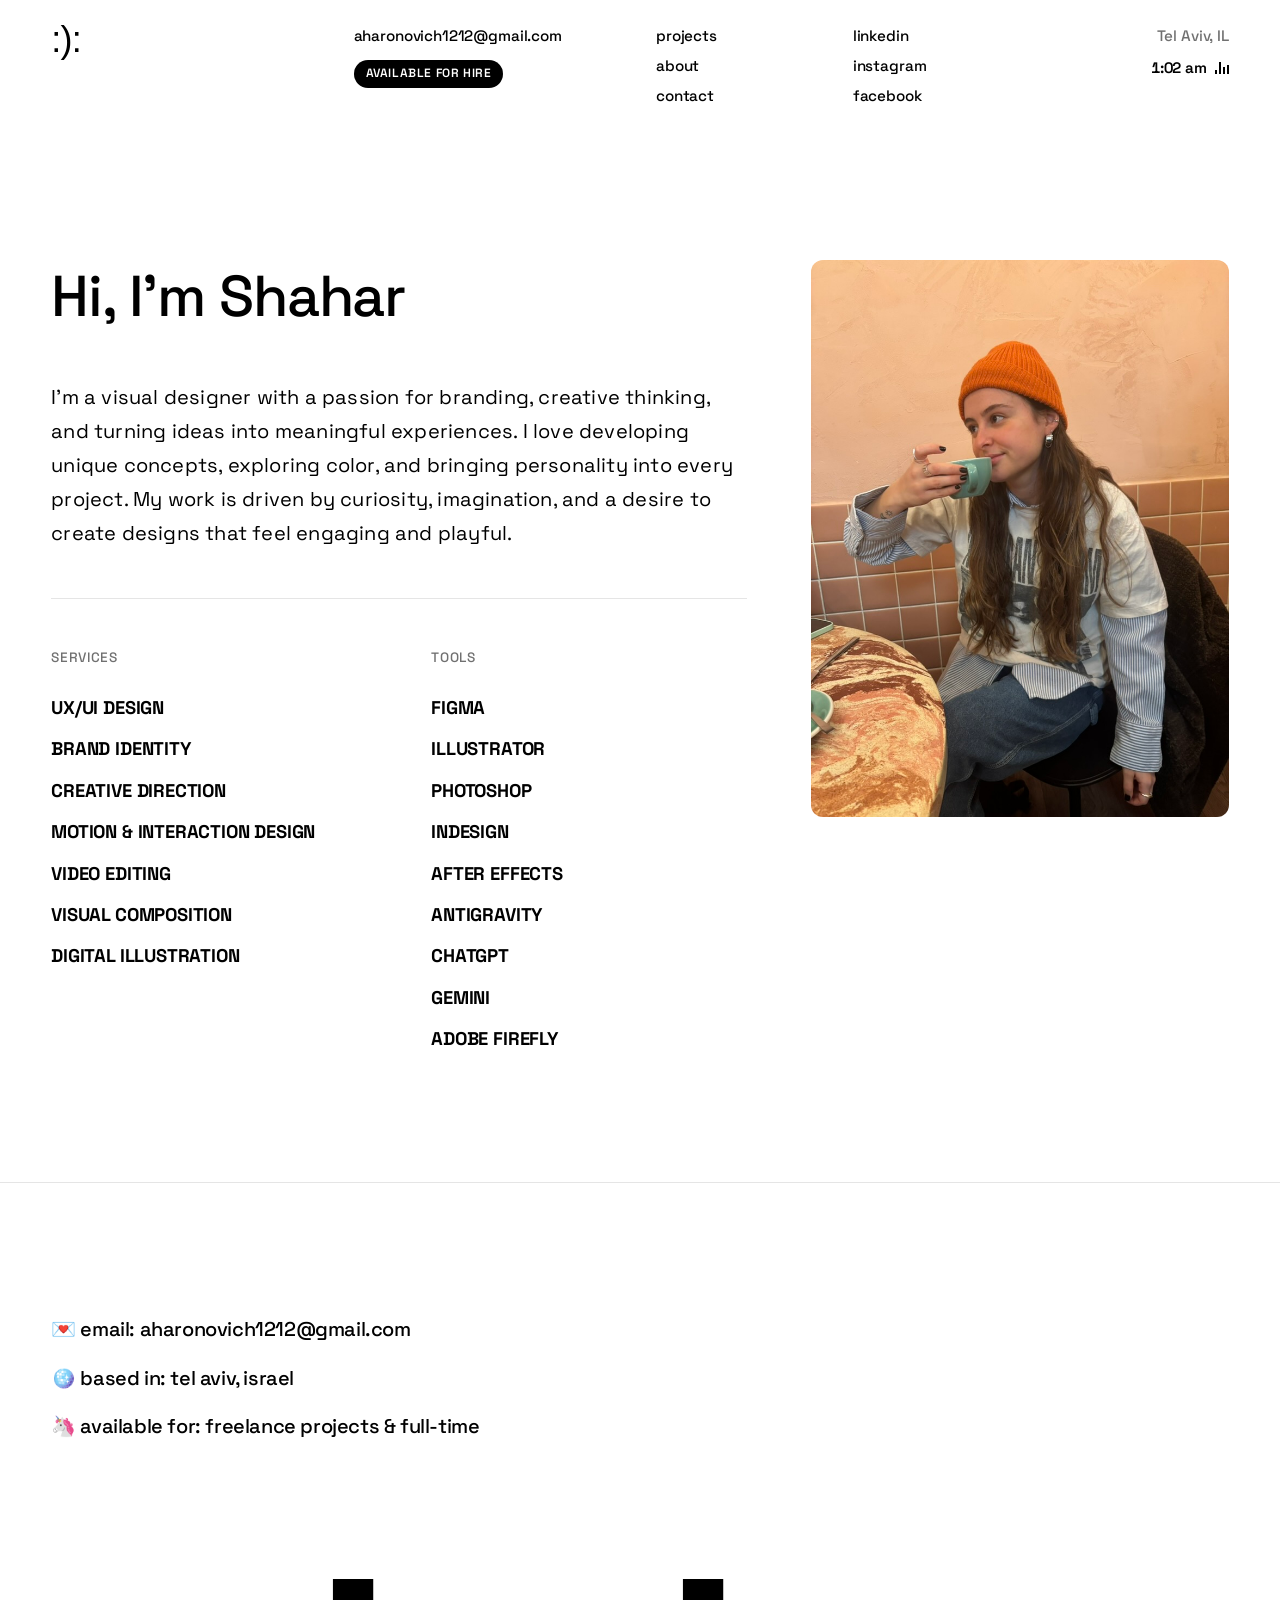
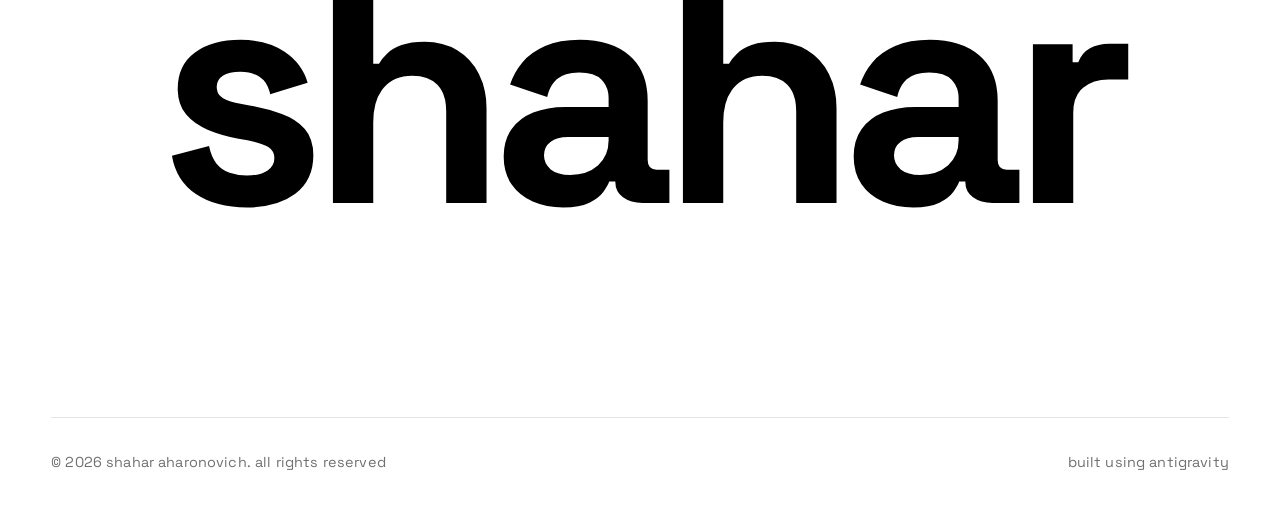
==== commit 21d76d65: "update 04/06" ====
--- a/about.html
+++ b/about.html
@@ -10,7 +10,7 @@
     <link rel="preconnect" href="https://fonts.gstatic.com" crossorigin>
     <link href="https://fonts.googleapis.com/css2?family=Inter:wght@400;500;600;700;800;900&display=swap" rel="stylesheet">
     <!-- Stylesheet -->
-    <link rel="stylesheet" href="style.css?v=3.3">
+    <link rel="stylesheet" href="style.css?v=19.0">
 </head>
 <body>
 
@@ -34,7 +34,7 @@
                 <div class="links-subcol">
                     <a href="index.html#work" class="header-link">projects</a>
                     <a href="about.html" class="header-link">about</a>
-                    <a href="index.html#contact" class="header-link">contact</a>
+                    <a href="#contact" class="header-link">contact</a>
                 </div>
                 <div class="links-subcol">
                     <a href="https://www.linkedin.com/in/shahar-aharonovich-572699379/" target="_blank" rel="noopener noreferrer" class="header-link">LinkedIn</a>
@@ -69,7 +69,7 @@
         <nav class="mobile-nav-links">
             <a href="index.html#work" class="mobile-nav-item">work</a>
             <a href="about.html" class="mobile-nav-item">about me</a>
-            <a href="index.html#contact" class="mobile-nav-item">contact</a>
+            <a href="#contact" class="mobile-nav-item">contact</a>
         </nav>
     </div>
 
@@ -81,7 +81,7 @@
             <h1 class="about-giant-text">Hi, I’m Shahar</h1>
             
             <div class="about-bio-text">
-                <p>I’m a visual designer with a passion for branding, creative thinking, and turning ideas into meaningful experiences. I love developing unique concepts, exploring color, and bringing personality into every project. My&nbsp;work is driven by curiosity, imagination, and a desire to create designs that feel engaging, playful, and memorable.</p>
+                <p>I’m a visual designer with a passion for branding, creative thinking, and turning ideas into meaningful experiences. I love developing unique concepts, exploring color, and bringing personality into every project. My&nbsp;work is driven by curiosity, imagination, and a desire to create designs that feel engaging and&nbsp;playful.</p>
             </div>
 
             <!-- Lists: Services & Tools -->
@@ -127,7 +127,7 @@
 
 
     <!-- Site Footer -->
-    <footer class="site-footer container reveal">
+    <footer id="contact" class="site-footer container reveal">
         <div class="footer-grid">
             <div class="footer-info">
                 <p>💌 email: aharonovich1212@gmail.com</p>
@@ -141,11 +141,11 @@
         
         <div class="footer-copyright">
             <p>&copy; 2026 shahar aharonovich. all rights reserved</p>
-            <p>Built using Antigravity</p>
+            <p>built using antigravity</p>
         </div>
     </footer>
 
     <!-- JavaScript -->
-    <script src="script.js?v=1.1"></script>
+    <script src="script.js?v=19.0"></script>
 </body>
 </html>
--- a/style.css
+++ b/style.css
@@ -62,18 +62,24 @@
 .site-header {
     position: sticky;
     top: 0;
-    padding: 2.5rem 0;
+    padding: 1.5rem 0;
     width: 100%;
     z-index: 100;
     background-color: transparent;
-    transition: padding var(--transition-fast), background-color var(--transition-fast), border-color var(--transition-fast);
+    transform: translateY(0);
+    transition: transform var(--transition-slow), background-color var(--transition-fast), border-color var(--transition-fast);
 }
 .site-header.scrolled {
-    padding: 1.25rem 0;
     background-color: rgba(255, 255, 255, 0.85);
     backdrop-filter: blur(12px);
     -webkit-backdrop-filter: blur(12px);
     border-bottom: 1px solid var(--border-color);
+}
+.site-header.header-hidden {
+    transform: translateY(-100%) !important;
+}
+.site-header.reveal {
+    transition: transform var(--transition-slow), background-color var(--transition-fast), border-color var(--transition-fast), opacity 1s cubic-bezier(0.16, 1, 0.3, 1);
 }
 .header-inner-verris {
     display: grid;
@@ -345,6 +351,71 @@
     margin-bottom: 0;
 }
 
+/* Physics Sandbox Playground */
+.physics-sandbox {
+    width: 640px;
+    max-width: 100%;
+    height: 240px;
+    border: 1px solid var(--text-color);
+    border-radius: 16px;
+    position: relative;
+    overflow: hidden;
+    background-color: #fbfbfa; /* Warm background matching the design */
+    box-shadow: inset 0 3px 10px rgba(0, 0, 0, 0.05);
+    user-select: none;
+    -webkit-user-select: none;
+    touch-action: none;
+}
+.sandbox-item {
+    position: absolute;
+    display: inline-flex;
+    align-items: center;
+    justify-content: center;
+    cursor: grab;
+    padding: 0.45rem 0.9rem;
+    border-radius: 50px;
+    border: 1px solid var(--text-color);
+    background-color: var(--bg-color);
+    color: var(--text-color);
+    font-family: var(--font-sans);
+    font-weight: 500;
+    font-size: 0.85rem;
+    line-height: 1;
+    white-space: nowrap;
+    box-shadow: 0 2px 5px rgba(0,0,0,0.05);
+    user-select: none;
+    -webkit-user-select: none;
+    transition: box-shadow var(--transition-fast), border-color var(--transition-fast);
+}
+.sandbox-item:active {
+    cursor: grabbing;
+    box-shadow: 0 8px 15px rgba(0,0,0,0.1);
+    border-color: #000;
+    z-index: 10;
+}
+.sandbox-item.badge-item {
+    background-color: var(--text-color);
+    color: var(--bg-color);
+    font-family: 'Helvetica Neue', Helvetica, Arial, sans-serif;
+    font-weight: bold;
+    font-size: 0.95rem;
+}
+.sandbox-item.circle-item {
+    width: 48px;
+    height: 48px;
+    padding: 0;
+    padding-top: 2px; /* Fine-tune vertical centering for emojis in browsers */
+    border-radius: 50%;
+    font-size: 1.25rem;
+}
+.sandbox-item.tag-item {
+    border-style: dashed;
+    font-weight: 400;
+    font-size: 0.75rem;
+    padding: 0.4rem 0.8rem;
+    opacity: 0.8;
+}
+
 .disciplines-col {
     display: flex;
     gap: 2.5rem;
@@ -521,7 +592,7 @@
 
 .projects-grid-header {
     display: flex;
-    justify-content: space-between;
+    justify-content: flex-end;
     align-items: flex-end;
     border-top: 1px solid var(--border-color);
     padding-top: 1.5rem;
@@ -670,7 +741,7 @@
 .project-card:nth-child(1) .project-link { cursor: url("data:image/svg+xml,%3Csvg xmlns='http://www.w3.org/2000/svg' width='32' height='32'%3E%3Ctext y='24' font-size='24'%3E🍌%3C/text%3E%3C/svg%3E"), pointer; }
 .project-card:nth-child(2) .project-link { cursor: url("data:image/svg+xml,%3Csvg xmlns='http://www.w3.org/2000/svg' width='32' height='32'%3E%3Ctext y='24' font-size='24'%3E🛀🏼%3C/text%3E%3C/svg%3E"), pointer; }
 .project-card:nth-child(3) .project-link { cursor: url("data:image/svg+xml,%3Csvg xmlns='http://www.w3.org/2000/svg' width='32' height='32'%3E%3Ctext y='24' font-size='24'%3E🌸%3C/text%3E%3C/svg%3E"), pointer; }
-.project-card:nth-child(4) .project-link { cursor: url("data:image/svg+xml,%3Csvg xmlns='http://www.w3.org/2000/svg' width='32' height='32'%3E%3Ctext y='24' font-size='24'%3E💿%3C/text%3E%3C/svg%3E"), pointer; }
+.project-card:nth-child(4) .project-link { cursor: url("data:image/svg+xml,%3Csvg xmlns='http://www.w3.org/2000/svg' width='32' height='32'%3E%3Ctext y='24' font-size='24'%3E🌊%3C/text%3E%3C/svg%3E"), pointer; }
 .project-card:nth-child(5) .project-link { cursor: url("data:image/svg+xml,%3Csvg xmlns='http://www.w3.org/2000/svg' width='32' height='32'%3E%3Ctext y='24' font-size='24'%3E🎧%3C/text%3E%3C/svg%3E"), pointer; }
 .project-card:nth-child(6) .project-link { cursor: url("data:image/svg+xml,%3Csvg xmlns='http://www.w3.org/2000/svg' width='32' height='32'%3E%3Ctext y='24' font-size='24'%3E🌈%3C/text%3E%3C/svg%3E"), pointer; }
 
@@ -743,7 +814,7 @@
 
 /* Responsive adjustments */
 @media (max-width: 1024px) {
-    .site-header { padding: 1.5rem 0; }
+    .site-header { padding: 1.25rem 0; }
     .projects-grid { gap: 3.5rem; }
     .gallery-grid { gap: 1.5rem; }
     .gallery-grid-triple { gap: 1.5rem; }
@@ -802,6 +873,11 @@
 
 .project-gallery { display: flex; flex-direction: column; gap: var(--spacing-md); padding-bottom: var(--spacing-lg); }
 .gallery-img img { width: 100%; border-radius: 16px; object-fit: cover; }
+.seaty-gallery .gallery-img img { aspect-ratio: 16 / 10; }
+.seaty-gallery .gallery-img img.natural-ratio { aspect-ratio: auto; }
+.seaty-gallery .gallery-grid-triple .gallery-img img { aspect-ratio: 1.2 / 1; }
+.seaty-gallery .gallery-grid-triple { gap: 0.75rem; }
+.seaty-bag-img { object-position: center 75%; }
 .gallery-grid { display: grid; grid-template-columns: 1fr 1fr; gap: 2rem; }
 .gallery-grid-triple { display: grid; grid-template-columns: repeat(3, 1fr); gap: 2rem; }
 .gallery-img.large-centered { width: 90%; margin: 0 auto; display: block; }
@@ -881,4 +957,7 @@
     .gallery-grid { grid-template-columns: 1fr; gap: 1rem; }
     .gallery-grid-triple { grid-template-columns: 1fr; gap: 1rem; }
     .gallery-img.large-centered { width: 100%; }
-}
+    .seaty-gallery .gallery-img img { aspect-ratio: 16 / 11; }
+    .seaty-gallery .gallery-grid-triple .gallery-img img { aspect-ratio: 16 / 11; }
+    .physics-sandbox { height: 150px; }
+}
